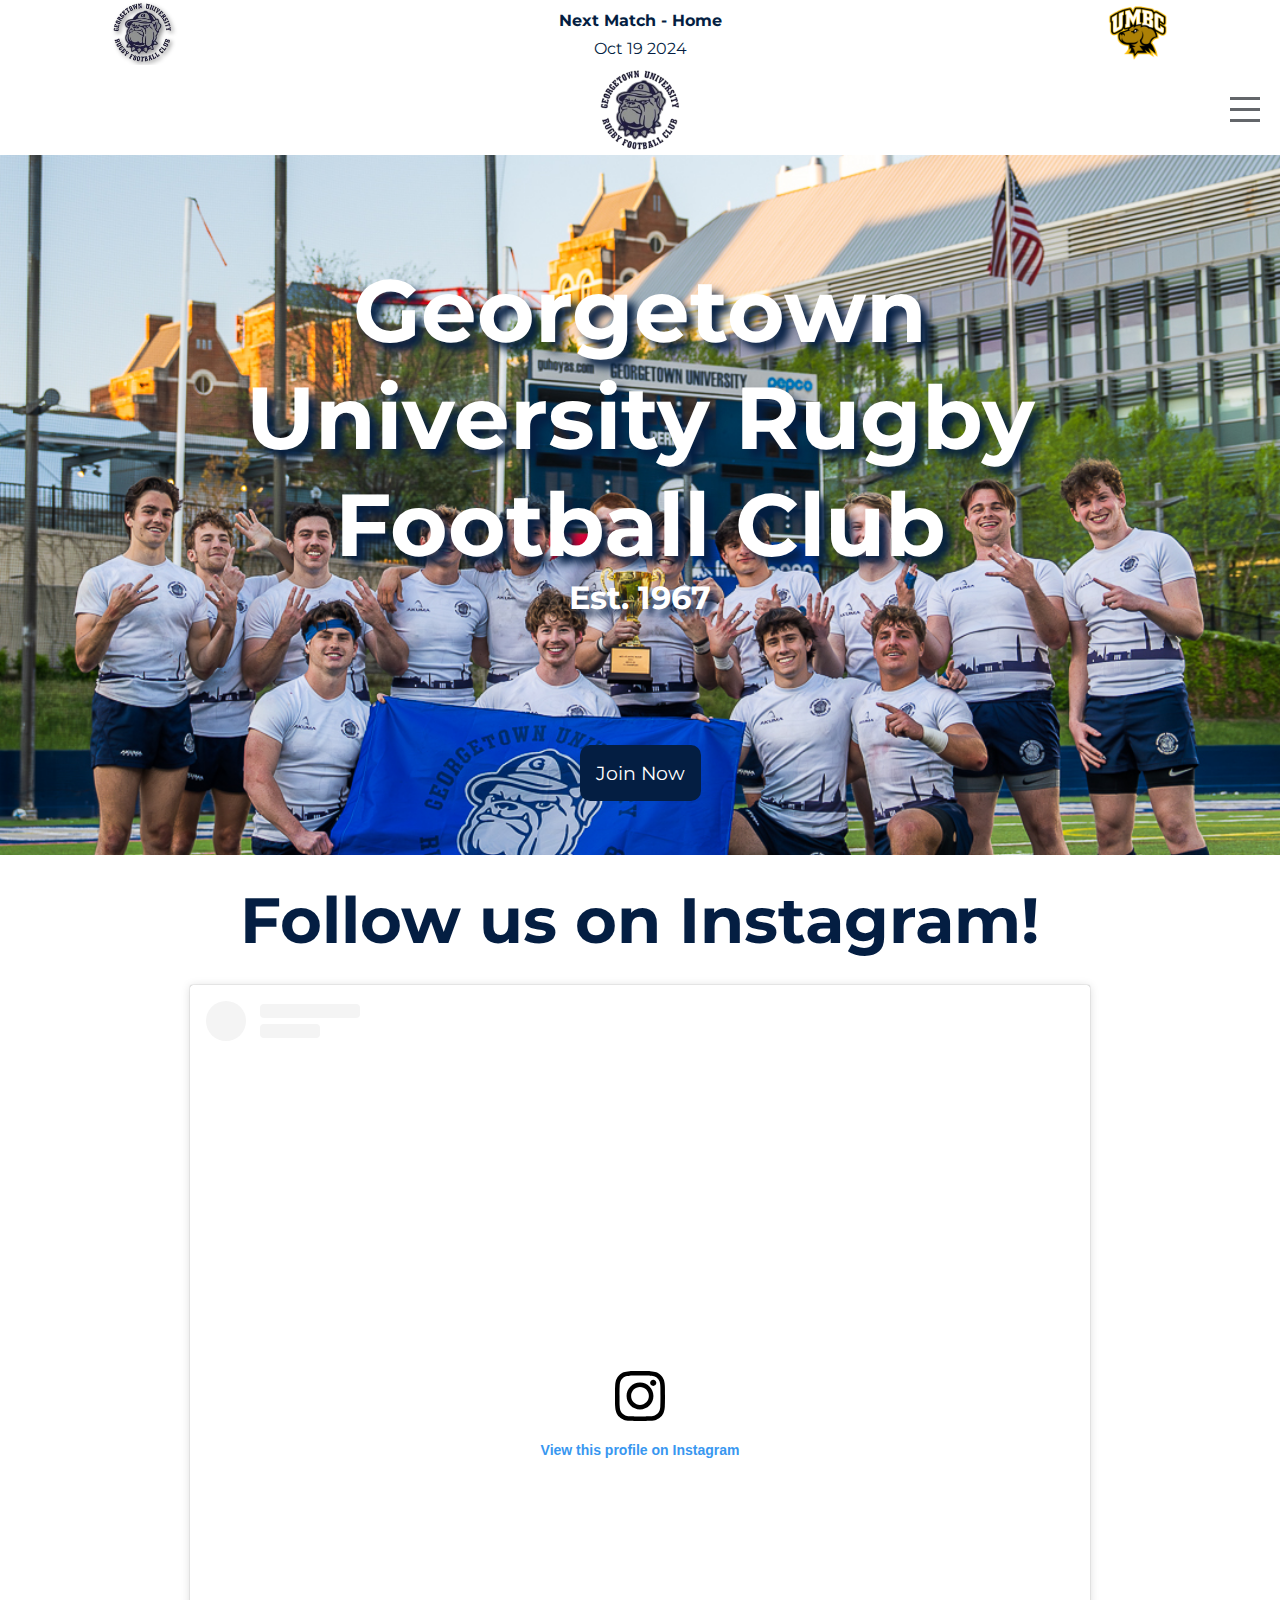
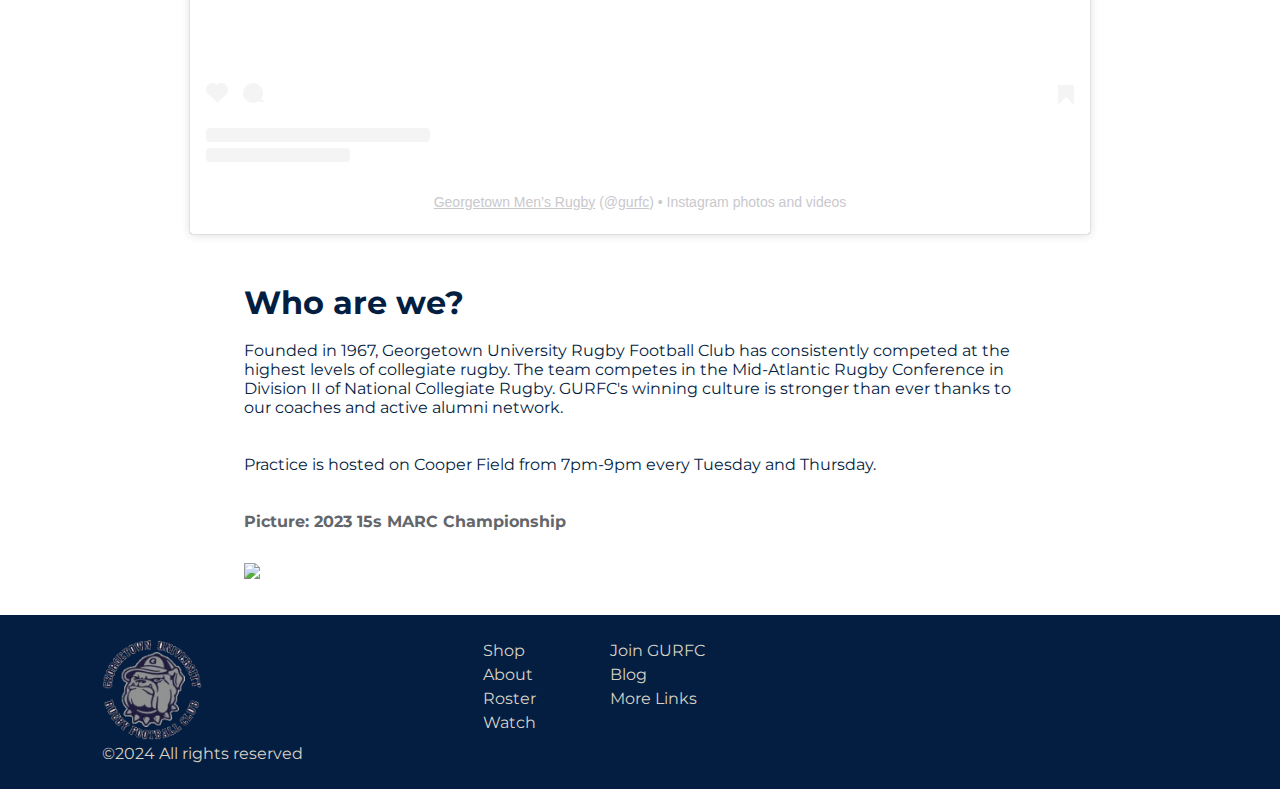
==== index.html @ d2261a6a "umbc match" ====
<!DOCTYPE html>
<html lang="en">
  <head>
    <link rel="stylesheet" href="style.css" />
    <meta charset="UTF-8" />
    <meta name="viewport" content="width= device-width, initial-scale=1.0" />
    <title>GURFC</title>
    <script
      src="https://kit.fontawesome.com/2601b20e92.js"
      crossorigin="anonymous"
    ></script>
    <link rel="preconnect" href="https://fonts.googleapis.com" />
    <link rel="preconnect" href="https://fonts.gstatic.com" crossorigin />
    <link
      href="https://fonts.googleapis.com/css2?family=Montserrat:ital,wght@0,100..900;1,100..900&display=swap"
      rel="stylesheet"
    />
    <link
      rel="stylesheet"
      href="https://cdnjs.cloudflare.com/ajax/libs/animate.css/4.1.1/animate.min.css"
    />
    <link rel="icon" type="image/png" href="images/logo.png" sizes="32x32" />
    <link rel="icon" type="image/png" href="images/logo.png" sizes="16x16" />
  </head>
  <body>
    <div class="next-match">
      <div class="score-table">
        <div class="GURFC-card">
          <img src="images/logo.png" id="watch-logo" />
        </div>
        <div></div>
        <div
          class="card-info"
          style="
            display: block;
            text-align: center;
            line-height: 175%;
            padding-top: 0;
          "
        >
          <h4 style="color: #041e42; text-align: center; padding-top: 4px">
            Next Match - Home
          </h4>
          <p>Oct 19 2024</p>
        </div>
        <div></div>
        <div class="opponent-card">
          <img src="images/umbc_logo.png" id="opp-logo" />
        </div>
      </div>
    </div>
    <!--navigation bar-->
    <nav class="navbar">
      <div class="navbar__container">
        <div class="navbar__wide">
          <a href="index.html" id="navbar__logo">
            <img src="images/logo.png" width="80" height="80" />
          </a>
          <ul class="navbar__menu">
            <li class="navbar__item">
              <a href="shop.html" class="navbar__links">Shop</a>
            </li>
            <li class="navbar__item">
              <a href="about.html" class="navbar__links">About</a>
            </li>
            <li class="navbar__item">
              <a href="roster.html" class="navbar__links">Roster</a>
            </li>
            <li class="navbar__item">
              <a href="watch.html" class="navbar__links">Watch</a>
            </li>
            <li class="navbar__btn">
              <a href="join.html" class="button">Join GURFC</a>
            </li>
          </ul>
        </div>
        <div class="navbar__toggle" id="mobile-menu">
          <br />
          <span class="bar"></span>
          <span class="bar"></span>
          <span class="bar"></span>
        </div>
      </div>
    </nav>
    <!-- Hero Section -->
    <div class="main">
      <div class="main__container">
        <div class="main__content">
          <br />
          <br />
          <h1>Georgetown University Rugby Football Club</h1>
          <h2>Est. 1967</h2>
        </div>
        <button class="main__btn"><a href="join.html">Join Now</a></button>
      </div>
    </div>
    <!--Coaching-->
    <!-- <a href="coach.html" style="text-decoration: none">
      <h1
        style="
          color: #041e42;
          text-align: center;
          margin: 2% 0% 0% 0%;
          font-size: 3rem;
          padding-bottom: 1rem;
        "
      >
        Coaching
      </h1>
    </a>
    <div
      class="coaches"
      style="
        color: #041e42;
        display: flex;
        text-align: center;
        justify-content: space-evenly;
        font-size: 0.75rem;
      "
    >
      <div class="arno" style="order: 2">
        <img
          src="images/ARNO.png"
          style="width: 200px; height: 200px; border-radius: 100px"
        />
        <h1>Arno Van der Spek</h1>
        <h2>Head Coach</h2>
      </div>
      <div class="julian" style="order: 1">
        <img
          src="images/JULIAN.png"
          style="width: 200px; height: 200px; border-radius: 100px"
        />
        <h1>Julian Graham</h1>
        <h2>Director of Rugby</h2>
      </div>
      <div class="craig" style="order: 3">
        <img
          src="images/CRAIG.png"
          style="width: 200px; height: 200px; border-radius: 100px"
        />
        <h1>Craig Rowlings</h1>
        <h2>Club Manager</h2>
      </div>
    </div> -->
    <!---Schedule-->
    <!-- <div class="schedule__container">
      <div class="schedule__card">
        <img src="images/Cooper.jpeg" height="300" width="300" />
        <h1>9/3</h1>
        <h2>Practice 1</h2>
      </div>
      <div class="schedule__card">
        <h1>9/5</h1>
        <h2>Practice 2</h2>
        <img src="images/Cooper.jpeg" height="300" width="300" />
      </div>
      <div class="schedule__card">
        <img src="images/Cooper.jpeg" height="300" width="300" />
        <h1>9/6</h1>
        <h2>Film Session</h2>
      </div>
      <div class="schedule__card">
        <h1>9/7</h1>
        <h2>GURFC @ UVA</h2>
        <img src="images/Cooper.jpeg" height="300" width="300" />
      </div>
    </div> -->
    <!--Instagram-->
    <h1
      style="
        color: #041e42;
        text-align: center;
        margin: 2% 0% 0% 0%;
        font-size: 4rem;
      "
    >
      Follow us on Instagram!
    </h1>
    <div class="instagram">
      <blockquote
        class="instagram-media"
        data-instgrm-permalink="https://www.instagram.com/gurfc/?utm_source=ig_embed&amp;utm_campaign=loading"
        data-instgrm-version="14"
        style="
          background: #fff;
          border: 0;
          border-radius: 3px;
          box-shadow: 0 0 1px 0 rgba(0, 0, 0, 0.5),
            0 1px 10px 0 rgba(0, 0, 0, 0.15);
          margin: 1px;
          max-width: 900px;
          min-width: 326px;
          padding: 0;
          width: 90%;
        "
      >
        <div style="padding: 16px">
          <a
            href="https://www.instagram.com/gurfc/?utm_source=ig_embed&amp;utm_campaign=loading"
            style="
              background: #ffffff;
              line-height: 0;
              padding: 0 0;
              text-align: center;
              text-decoration: none;
              width: 100%;
            "
            target="_blank"
          >
            <div
              style="display: flex; flex-direction: row; align-items: center"
            >
              <div
                style="
                  background-color: #f4f4f4;
                  border-radius: 50%;
                  flex-grow: 0;
                  height: 40px;
                  margin-right: 14px;
                  width: 40px;
                "
              ></div>
              <div
                style="
                  display: flex;
                  flex-direction: column;
                  flex-grow: 1;
                  justify-content: center;
                "
              >
                <div
                  style="
                    background-color: #f4f4f4;
                    border-radius: 4px;
                    flex-grow: 0;
                    height: 14px;
                    margin-bottom: 6px;
                    width: 100px;
                  "
                ></div>
                <div
                  style="
                    background-color: #f4f4f4;
                    border-radius: 4px;
                    flex-grow: 0;
                    height: 14px;
                    width: 60px;
                  "
                ></div>
              </div>
            </div>
            <div style="padding: 19% 0"></div>
            <div
              style="
                display: block;
                height: 50px;
                margin: 0 auto 12px;
                width: 50px;
              "
            >
              <svg
                width="50px"
                height="50px"
                viewBox="0 0 60 60"
                version="1.1"
                xmlns="https://www.w3.org/2000/svg"
                xmlns:xlink="https://www.w3.org/1999/xlink"
              >
                <g
                  stroke="none"
                  stroke-width="1"
                  fill="none"
                  fill-rule="evenodd"
                >
                  <g
                    transform="translate(-511.000000, -20.000000)"
                    fill="#000000"
                  >
                    <g>
                      <path
                        d="M556.869,30.41 C554.814,30.41 553.148,32.076 553.148,34.131 C553.148,36.186 554.814,37.852 556.869,37.852 C558.924,37.852 560.59,36.186 560.59,34.131 C560.59,32.076 558.924,30.41 556.869,30.41 M541,60.657 C535.114,60.657 530.342,55.887 530.342,50 C530.342,44.114 535.114,39.342 541,39.342 C546.887,39.342 551.658,44.114 551.658,50 C551.658,55.887 546.887,60.657 541,60.657 M541,33.886 C532.1,33.886 524.886,41.1 524.886,50 C524.886,58.899 532.1,66.113 541,66.113 C549.9,66.113 557.115,58.899 557.115,50 C557.115,41.1 549.9,33.886 541,33.886 M565.378,62.101 C565.244,65.022 564.756,66.606 564.346,67.663 C563.803,69.06 563.154,70.057 562.106,71.106 C561.058,72.155 560.06,72.803 558.662,73.347 C557.607,73.757 556.021,74.244 553.102,74.378 C549.944,74.521 548.997,74.552 541,74.552 C533.003,74.552 532.056,74.521 528.898,74.378 C525.979,74.244 524.393,73.757 523.338,73.347 C521.94,72.803 520.942,72.155 519.894,71.106 C518.846,70.057 518.197,69.06 517.654,67.663 C517.244,66.606 516.755,65.022 516.623,62.101 C516.479,58.943 516.448,57.996 516.448,50 C516.448,42.003 516.479,41.056 516.623,37.899 C516.755,34.978 517.244,33.391 517.654,32.338 C518.197,30.938 518.846,29.942 519.894,28.894 C520.942,27.846 521.94,27.196 523.338,26.654 C524.393,26.244 525.979,25.756 528.898,25.623 C532.057,25.479 533.004,25.448 541,25.448 C548.997,25.448 549.943,25.479 553.102,25.623 C556.021,25.756 557.607,26.244 558.662,26.654 C560.06,27.196 561.058,27.846 562.106,28.894 C563.154,29.942 563.803,30.938 564.346,32.338 C564.756,33.391 565.244,34.978 565.378,37.899 C565.522,41.056 565.552,42.003 565.552,50 C565.552,57.996 565.522,58.943 565.378,62.101 M570.82,37.631 C570.674,34.438 570.167,32.258 569.425,30.349 C568.659,28.377 567.633,26.702 565.965,25.035 C564.297,23.368 562.623,22.342 560.652,21.575 C558.743,20.834 556.562,20.326 553.369,20.18 C550.169,20.033 549.148,20 541,20 C532.853,20 531.831,20.033 528.631,20.18 C525.438,20.326 523.257,20.834 521.349,21.575 C519.376,22.342 517.703,23.368 516.035,25.035 C514.368,26.702 513.342,28.377 512.574,30.349 C511.834,32.258 511.326,34.438 511.181,37.631 C511.035,40.831 511,41.851 511,50 C511,58.147 511.035,59.17 511.181,62.369 C511.326,65.562 511.834,67.743 512.574,69.651 C513.342,71.625 514.368,73.296 516.035,74.965 C517.703,76.634 519.376,77.658 521.349,78.425 C523.257,79.167 525.438,79.673 528.631,79.82 C531.831,79.965 532.853,80.001 541,80.001 C549.148,80.001 550.169,79.965 553.369,79.82 C556.562,79.673 558.743,79.167 560.652,78.425 C562.623,77.658 564.297,76.634 565.965,74.965 C567.633,73.296 568.659,71.625 569.425,69.651 C570.167,67.743 570.674,65.562 570.82,62.369 C570.966,59.17 571,58.147 571,50 C571,41.851 570.966,40.831 570.82,37.631"
                      ></path>
                    </g>
                  </g>
                </g>
              </svg>
            </div>
            <div style="padding-top: 8px">
              <div
                style="
                  color: #3897f0;
                  font-family: Arial, sans-serif;
                  font-size: 14px;
                  font-style: normal;
                  font-weight: 550;
                  line-height: 18px;
                "
              >
                View this profile on Instagram
              </div>
            </div>
            <div style="padding: 12.5% 0"></div>
            <div
              style="
                display: flex;
                flex-direction: row;
                margin-bottom: 14px;
                align-items: center;
              "
            >
              <div>
                <div
                  style="
                    background-color: #f4f4f4;
                    border-radius: 50%;
                    height: 12.5px;
                    width: 12.5px;
                    transform: translateX(0px) translateY(7px);
                  "
                ></div>
                <div
                  style="
                    background-color: #f4f4f4;
                    height: 12.5px;
                    transform: rotate(-45deg) translateX(3px) translateY(1px);
                    width: 12.5px;
                    flex-grow: 0;
                    margin-right: 14px;
                    margin-left: 2px;
                  "
                ></div>
                <div
                  style="
                    background-color: #f4f4f4;
                    border-radius: 50%;
                    height: 12.5px;
                    width: 12.5px;
                    transform: translateX(9px) translateY(-18px);
                  "
                ></div>
              </div>
              <div style="margin-left: 8px">
                <div
                  style="
                    background-color: #f4f4f4;
                    border-radius: 50%;
                    flex-grow: 0;
                    height: 20px;
                    width: 20px;
                  "
                ></div>
                <div
                  style="
                    width: 0;
                    height: 0;
                    border-top: 2px solid transparent;
                    border-left: 6px solid #f4f4f4;
                    border-bottom: 2px solid transparent;
                    transform: translateX(16px) translateY(-4px) rotate(30deg);
                  "
                ></div>
              </div>
              <div style="margin-left: auto">
                <div
                  style="
                    width: 0px;
                    border-top: 8px solid #f4f4f4;
                    border-right: 8px solid transparent;
                    transform: translateY(16px);
                  "
                ></div>
                <div
                  style="
                    background-color: #f4f4f4;
                    flex-grow: 0;
                    height: 12px;
                    width: 16px;
                    transform: translateY(-4px);
                  "
                ></div>
                <div
                  style="
                    width: 0;
                    height: 0;
                    border-top: 8px solid #f4f4f4;
                    border-left: 8px solid transparent;
                    transform: translateY(-4px) translateX(8px);
                  "
                ></div>
              </div>
            </div>
            <div
              style="
                display: flex;
                flex-direction: column;
                flex-grow: 1;
                justify-content: center;
                margin-bottom: 24px;
              "
            >
              <div
                style="
                  background-color: #f4f4f4;
                  border-radius: 4px;
                  flex-grow: 0;
                  height: 14px;
                  margin-bottom: 6px;
                  width: 224px;
                "
              ></div>
              <div
                style="
                  background-color: #f4f4f4;
                  border-radius: 4px;
                  flex-grow: 0;
                  height: 14px;
                  width: 144px;
                "
              ></div></div
          ></a>
          <p
            style="
              color: #c9c8cd;
              font-family: Arial, sans-serif;
              font-size: 14px;
              line-height: 17px;
              margin-bottom: 0;
              margin-top: 8px;
              overflow: hidden;
              padding: 8px 0 7px;
              text-align: center;
              text-overflow: ellipsis;
              white-space: nowrap;
            "
          >
            <a
              href="https://www.instagram.com/gurfc/?utm_source=ig_embed&amp;utm_campaign=loading"
              style="
                color: #c9c8cd;
                font-family: Arial, sans-serif;
                font-size: 14px;
                font-style: normal;
                font-weight: normal;
                line-height: 17px;
              "
              target="_blank"
              >Georgetown Men’s Rugby</a
            >
            (@<a
              href="https://www.instagram.com/gurfc/?utm_source=ig_embed&amp;utm_campaign=loading"
              style="
                color: #c9c8cd;
                font-family: Arial, sans-serif;
                font-size: 14px;
                font-style: normal;
                font-weight: normal;
                line-height: 17px;
              "
              target="_blank"
              >gurfc</a
            >) • Instagram photos and videos
          </p>
        </div>
      </blockquote>
      <script async src="//www.instagram.com/embed.js"></script>
    </div>
    <!---About Section-->
    <div class="main2__spacer">
      <div class="main2">
        <div class="main2__container">
          <div class="main2__content">
            <a href="./about" style="text-decoration: none">
              <h1>Who are we?</h1>
            </a>
            <br />
            <p>
              Founded in 1967, Georgetown University Rugby Football Club has
              consistently competed at the highest levels of collegiate rugby.
              The team competes in the Mid-Atlantic Rugby Conference in Division
              II of National Collegiate Rugby. GURFC's winning culture is
              stronger than ever thanks to our coaches and active alumni
              network.
            </p>
            <br />
            <br />
            <p>
              Practice is hosted on Cooper Field from 7pm-9pm every Tuesday and
              Thursday.
            </p>
            <br />
            <br />
            <h2>Picture: 2023 15s MARC Championship</h2>
          </div>
          <div class="main2__img">
            <img src="images/P2.jpg" id="img2" />
          </div>
        </div>
      </div>
    </div>
    <!--Footer Section-->
    <section>
      <div class="footer__container">
        <div class="footer__logo">
          <a href="index.html" id="footer__img">
            <img src="images/logo.png" width="100" height="100" />
          </a>
          <p>©2024 All rights reserved</p>
        </div>
        <div class="footer__links">
          <div class="footer__column">
            <a href="shop.html">Shop</a>
            <a href="about.html">About</a>
            <a href="roster.html">Roster</a>
            <a href="watch.html">Watch</a>
          </div>
          <div class="footer__column">
            <a href="join.html">Join GURFC</a>
            <a href="https://thehoya.com/?s=rugby">Blog</a>
            <a href="https://linktr.ee/gurfc">More Links</a>
          </div>
        </div>
        <div class="social__icons">
          <a
            href="/"
            class="social__icon--link"
            target="https://www.instagram.com/gurfc/"
            ><i class="fa-brands fa-instagram"></i
          ></a>
          <a
            href="https://www.facebook.com/GURFC/"
            class="social__icon--link"
            target="_blank"
            ><i class="fa-brands fa-facebook"></i
          ></a>
          <a
            href="https://www.youtube.com/channel/UCkJRjD6pDyHIiu_goEFzu9A"
            class="social__icon--link"
            target="_blank"
            ><i class="fa-brands fa-youtube"></i
          ></a>
        </div>
      </div>
    </section>

    <script src="app.js"></script>
  </body>
</html>
---- style.css ----
* {
  box-sizing: border-box;
  margin: 0;
  padding: 0;
  font-family: "Montserrat", sans-serif;
}

html {
  overflow: scroll;
  overflow-x: hidden;
}
::-webkit-scrollbar {
  width: 0; /* Remove scrollbar space */
  background: transparent; /* Optional: just make scrollbar invisible */
}
/* Optional: show position indicator in red */
::-webkit-scrollbar-thumb {
  background: #ff0000;
}

.navbar {
  height: 90px;
  display: flex;
  justify-content: center;
  align-items: center;
  font-size: 1rem;
  position: sticky;
  top: 0;
  z-index: 99;
  background-color: white;
}

.navbar__container {
  display: flex;
  flex-direction: row-reverse;
  justify-content: flex-start;
  position: relative;
  height: 80px;
  z-index: 99;
  width: 100%;
  padding: 0px 0px 0px 0px;
}

#navbar__logo img {
  width: 80px;
  height: 80 px;
  flex: 0 1 auto;
  position: absolute;
  left: 50%;
  transform: translateX(-50%);
}

.navbar__menu {
  display: flex;
  align-items: center;
  list-style: none;
  text-align: center;
  margin-left: auto;
}

.navbar__item {
  height: 80px;
}

.navbar__links {
  color: #041e42;
  display: flex;
  font-size: 1em;
  align-items: center;
  justify-content: center;
  text-decoration: none;
  padding: 0 1rem;
  height: 100%;
}

.navbar__btn {
  display: flex;
  align-items: center;
  padding: 0rem 2rem;
}

.button {
  display: flex;
  justify-content: center;
  align-items: center;
  text-decoration: none;
  padding: 10px 20px;
  height: 75%;
  width: 200px;
  border: none;
  outline: none;
  border-radius: 5px;
  background: #041e42;
  color: white;
}

.button:hover {
  background: #63666a;
  transition: all 0.3s ease;
}

.navbar__links:hover {
  color: #63666a;
  transition: all 0.3s ease;
}

@media screen and (max-width: 1280px) {
  .navbar__container {
    display: flex;
    justify-content: flex-start;
    position: relative;
    height: 80px;
    z-index: 999;
    max-width: 1300px;
    padding: 0px 0px 0px 0px;
  }

  .navbar__logo {
    flex: 0 1 auto;
    position: absolute;
    transform: translateX(-50%);
  }

  .navbar__menu {
    display: grid;
    grid-template-columns: auto;
    margin: 0;
    width: 100%;
    position: absolute;
    top: -1000px;
    transition: all 0.5s ease;
    height: 50vh;
    z-index: -1;
    transform: translateX(-100%);
  }

  .navbar__menu.active {
    background: white;
    top: 100%;
    opacity: 1;
    transition: all 0.5 ease;
    z-index: 99;
    height: 70vh;
    font-size: 1.1rem;
  }

  .navbar__btn {
    display: flex;
    justify-content: space-around;
    margin: 0;
    width: 100%;
    z-index: 99;
  }

  .navbar__toggle {
    flex: 0 1 auto;
    margin-left: auto;
    width: 50px;
    height: 80px;
    position: relative;
    background-color: #fff;
    cursor: pointer;
    padding-right: 20px;
  }

  .navbar__toggle .bar {
    width: 30px;
    height: 3px;
    margin: 8px 0;
    transition: all 0.3s ease-in-out;
    background: #63666a;
    display: block;
    cursor: pointer;
  }
  .navbar__item {
    width: 100%;
  }

  .navbar__links {
    text-align: center;
    padding: 2rem;
    width: 100%;
    display: table;
  }

  .navbar__btn {
    padding-bottom: 2rem;
  }
  .button {
    display: flex;
    justify-content: center;
    align-items: center;
    width: 80%;
    height: 80px;
    margin: 0;
  }

  #mobile-menu.is-active .bar:nth-child(2) {
    transform: translateY(11px) rotate(45deg);
  }

  #mobile-menu.is-active .bar:nth-child(4) {
    transform: translateY(-11px) rotate(-45deg);
  }

  #mobile-menu.is-active .bar:nth-child(3) {
    opacity: 0;
  }
}

/*Hero Section CSS*/
.main {
  background-image: url(images/P1.jpg);
  background-size: cover;
  background-repeat: no-repeat;
  background-position: 50% 54%;
  height: 700px;
  z-index: 1;
}

.main__container {
  display: flex;
  flex-direction: column;
  flex-wrap: wrap;
}

.main__content {
  margin: 4rem 8rem 8rem 8rem;
  text-align: center;
  z-index: 1;
}

.main__content h1 {
  font-size: 5.5rem;
  color: #fff;
  background-size: 100%;
  text-shadow: 8px 8px 8px #041e42;
}

.main__content h2 {
  font-size: 2rem;
  color: #fff;
  text-shadow: 6px 6px 6px #041e42;
  background-size: 100%;
}

.main__btn {
  font-size: 1.2rem;
  background-color: #041e42;
  margin: auto;
  color: white;
  padding: 16px 16px;
  border: none;
  border-radius: 10px;
  cursor: pointer;
  position: relative;
  transition: all 0.35s;
  outline: none;
}

.main__btn a {
  position: relative;
  z-index: 2;
  color: white;
  text-decoration: none;
}

.main__btn:after {
  position: absolute;
  content: "";
  top: 0;
  left: 0;
  width: 0;
  height: 100%;
  background: #63666a;
  transition: all 0.3s;
  border-radius: 10px;
}

.main__btn:hover {
  color: white;
}

.main__btn:hover:after {
  width: 100%;
}

.schedule__container {
  display: flex;
  justify-content: space-around;
  width: 100%;
}

.schedule__card {
  display: inline-block;
}

.instagram {
  display: flex;
  padding-top: 2%;
  justify-content: space-around;
}

@media screen and (max-width: 1040px) {
  .main__container {
    display: flex;
    justify-content: space-between;
    width: 100%;
  }

  .main__content {
    width: 0;
    margin: 4em 8rem 2rem 8rem;
    padding: 1px 0;
  }

  .main__content h1 {
    font-size: 4rem;
  }

  .main__content h2 {
    font-size: 2rem;
  }
}

@media screen and (max-width: 600px) {
  .main__content {
    margin: 4em 4rem 2rem 4rem;
  }

  .main__content h1 {
    font-size: 3rem;
  }

  .main__content h2 {
    font-size: 2rem;
  }
}

@media screen and (max-width: 600px) {
  .coaches {
    display: block;
  }
}

.main2 {
  display: flex;
  justify-content: space-around;
}

.main2__container {
  display: grid;
  grid-template-columns: 384px 484px;
  margin-top: 3rem;
  margin-bottom: 2rem;
  height: 500px;
  gap: 2rem;
}

.main2__content {
  max-height: fit-content;
}

.main2__content h1 {
  font-size: 2rem;
  color: #041e42;
}

.main2__content p {
  font-size: 1.2rem;
  color: #041e42;
}

.main2__content h2 {
  font-size: 1.2rem;
  color: #63666a;
}

.main__img {
  display: flex;
  align-items: center; /* Center the image vertically */
  justify-content: center; /* Center the image horizontally */
}

#img2 {
  max-width: 100%;
  max-height: 100%;
}

@media (max-width: 1280px) {
  .main2__container {
    display: flex;
    flex-direction: column;
    height: fit-content;
    object-fit: cover;
    max-width: 900px;
  }

  .main2__img,
  .main2__content {
    margin: 0 6%;
  }
  .main2__content p,
  .main2__content h2 {
    font-size: 1rem;
  }
}

.footer__container {
  background-color: #041e42;
  padding: 0 0;
  display: flex;
  min-height: 100%;
}

.footer__logo {
  cursor: pointer;
  flex: 2;
  margin-left: 8%;
  margin-top: 2%;
  margin-bottom: 2%;
  align-items: center;
}

.footer__logo p {
  color: #d6d2c4;
}

.footer__links {
  display: flex;
  flex: 4;
}

.footer__column {
  display: flex;
  flex-direction: column;
  margin-top: 4%;
  margin-left: 12%;
  line-height: 24px;
}

.footer__column a {
  text-decoration: none;
  color: #d6d2c4;
  font-size: 16px;
}

.social__icons {
  cursor: pointer;
  display: flex;
  justify-content: flex-end;
  margin-right: 8%;
  flex: 1;
  align-items: center;
}

.social__icon--link {
  color: #d6d2c4;
  font-size: 30px;
}

@media (max-width: 1000px) {
  .footer__container {
    position: relative;
    background-color: #041e42;
    height: 32vh;
  }

  .footer__logo {
    position: absolute;
  }
  .footer__links {
    position: absolute;
    bottom: 0;
    left: 0;
    right: 0;
    width: 300px;
    margin: auto;
  }
  .social__icons {
    position: absolute;
    right: 0;
    top: 0;
    bottom: 0;
    margin-top: auto;
    margin-bottom: auto;
  }
}

/*About CSS*/

.about__header {
  background-image: url(images/Cooper.jpeg);
  background-size: cover;
  background-repeat: no-repeat;
  background-position: 50% 60%;
  height: 220px;
  z-index: 1;
}

.about__header h1 {
  display: flex;
  justify-content: center;
  padding-top: 80px;
  color: #d6d2c4;
  text-shadow: 3px 3px 3px #041e42;
  font-family: "Montserrat", sans-serif;
  font-size: 4.5rem;
}

.about__main {
  display: block;

  margin: 0 auto;
  padding: 2% 20%;
}

.about__container {
  color: #041e42;
}

.abt-imgs {
  display: flex;
  justify-content: space-evenly;
  padding-bottom: 2%;
}

.about__content p {
  padding-bottom: 2%;
  text-align: left;
}

#abtimg {
  border-radius: 20px;
  width: auto;
  height: 40vh;
  grid-column: 1 / 2;
  object-fit: contain;
  padding: 5px;
}

#abtimg2 {
  border-radius: 20px;
  width: auto;
  height: 40vh;
  grid-column: 2 / 3;
  object-fit: contain;
  padding: 5px;
}

.about__content h2 {
  font-size: 2rem;
  padding-bottom: 12px;
}

.about__content p {
  font-size: 1.2rem;
  grid-column: 1 / 4;
  line-height: 1.5;
}

.Slideshow {
  margin: auto;
  padding: 2% 0%;
  max-width: 1200px;
}

.about__content2 {
  position: relative;
  margin: auto;
  overflow: hidden;
  display: flex;
  width: fit-content;
  border-radius: 20px;
}

.Slides {
  display: none;
}

.prev,
.next {
  cursor: pointer;
  position: absolute;
  top: 50%;
  width: auto;
  margin-top: -22px;
  padding: 16px;
  color: white;
  font-weight: bold;
  font-size: 18px;
  transition: 0.6s ease;
  border-radius: 0 3px 3px 0;
  user-select: none;
}

.next {
  right: 0;
  border-radius: 3px 0 0 3px;
}

.prev:hover,
.next:hover {
  background-color: rgba(0, 0, 0, 0.8);
}

.caption {
  color: #f2f2f2;
  background: #041e42;
  font-size: 1rem;
  padding: 8px 12px;
  position: absolute;
  margin-left: auto;
  margin-right: auto;
  left: 0;
  right: 0;
  top: 75%;
  text-align: center;
  width: 550px;
  text-align: center;
  line-height: 1.5;
  border-radius: 12px;
}

.SlideTitle {
  color: #fff;
  font-size: 1.2rem;
  margin: 8px 8px;
  position: absolute;
  right: 50%;
  left: 5%;
  top: 1;
  width: 100%;
}

.dot {
  cursor: pointer;
  height: 12px;
  width: 12px;
  margin: 0 2px;
  background-color: #bbb;
  border-radius: 50%;
  display: inline-block;
  transition: #fff 0.6s ease;
}

.active,
.dot:hover {
  background-color: #63666a;
}

.fade {
  animation-name: fade;
  animation-duration: 1.5s;
}

@keyframes fade {
  from {
    opacity: 0.4;
  }
  to {
    opacity: 1;
  }
}

.ssimg {
  width: 100%;
  height: 100%;
  object-fit: cover;
}

.about__content3 {
  display: flex;
  flex-direction: column;
  gap: 30px;
  padding-top: 2%;
}

#article1,
#article2 {
  width: 100%;
}

.about__content3 p {
  font-size: 1.2rem;
  line-height: 1.5;
  grid-column: 1/3;
}

@media (max-width: 1350px) {
  .about__content3 p {
    font-size: 0.9em;
    line-height: 2em;
    padding-bottom: 20px;
  }

  .about__content3 {
    padding-bottom: 5%;
  }

  .about__content3 iframe {
    align-self: center;
  }
}

@media (max-width: 1200px) {
  .about__main {
    padding: 2% 5%;
  }

  .about__content {
    padding: 2%;
  }

  .about__content p {
    display: flex;
    font-size: 1em;
    line-height: 2em;
  }

  .caption {
    color: #f2f2f2;
    font-size: 0.8em;
    text-align: center;
    top: 65%;
  }
}

@media (max-width: 1100px) {
  .abt-imgs {
    flex-direction: column;
    justify-self: center;
  }

  #abtimg {
    border-radius: 20px;
    height: auto;
  }

  #abtimg2 {
    border-radius: 20px;
    height: auto;
  }
}

@media (max-width: 670px) {
  .caption {
    color: #f2f2f2;
    font-size: 0.7em;
    text-align: left;
    left: 0;
    width: fit-content;
  }

  .SlideTitle {
    font-size: 1em;
  }
}

/*Roster CSS*/

.roster__header {
  background-image: url(images/Cooper.jpeg);
  background-size: cover;
  background-repeat: no-repeat;
  background-position: 50% 60%;
  height: 220px;
  z-index: 1;
}

.roster__header h1 {
  display: flex;
  justify-content: center;
  padding-top: 80px;
  color: #d6d2c4;
  text-shadow: 1px 1px 2px #041e42;
  font-family: "Montserrat", sans-serif;
  font-size: 4.5rem;
}

.dropdown_list {
  max-width: 0px;
  float: left;
  position: sticky;
  top: 100px;
  left: 3%;
  z-index: 3;
}

.dropdown_button {
  text-wrap: nowrap;
  background-color: transparent;
  border: none;
  color: #041e42;
  padding: 12px 16px;
  font-size: 16px;
  border-radius: 12px;
  cursor: pointer;
  margin-left: 1%;
  margin-top: 12px;
}

@media (max-width: 600px) {
  .dropdown_button {
    background-color: #e2e2e2;
  }
}

.dropdown_button:hover {
  background-color: #e2e2e2;
}

.courses {
  display: none;
  position: absolute;
  background-color: #f1f1f1;
  min-width: 160px;
  box-shadow: 0px 8px 16px 0px rgba(0, 0, 0, 0.2);
  z-index: 1;
  margin-left: 1%;
  border-radius: 12px;
}

.courses li {
  color: black;
  padding: 12px 16px;
  text-decoration: none;
  display: block;
  list-style: none;
}

.courses li a {
  color: #041e42;
  text-decoration: none;
  padding: 8px 12px;
  display: block;
}

.courses li:hover {
  background-color: #e2e2e2;
  color: white;
}

.courses li:hover:nth-child(1) {
  border-top-left-radius: 12px;
  border-top-right-radius: 12px;
}

.courses li:hover:nth-child(3) {
  border-bottom-left-radius: 12px;
  border-bottom-right-radius: 12px;
}

.sortbtn:hover {
  background-color: #e2e2e2;
}

.sort-menu {
  position: sticky;
  right: 0;
  padding-top: 10px;
  padding-right: 2%;
}

.dropdown__content {
  position: absolute;
  margin-left: 1.5%;
  background-color: #e2e2e2;
  min-width: 150px;
  box-shadow: 0px 8px 16px 0px rgba(0, 0, 0, 0.2);
  z-index: 1;
}

.dropdown__content a {
  color: #041e42;
  text-decoration: none;
  padding: 8px 12px;
  display: block;
}

.roster__container {
  display: grid;
  justify-content: center;
  grid-template-columns: 550px 550px;
  gap: 20px;
  padding: 20px;
}

.card__container {
  display: flex;
  margin-top: 1rem;
  width: 550px;
  border-radius: 10px;
  box-shadow: 0 4px 8px 0 rgba(0, 0, 0, 0.2), 0 6px 20px 0 rgba(0, 0, 0, 0.19);
}

.animate__slideInUp:nth-child(1) {
  animation-delay: 50ms;
}

.animate__slideInUp:nth-child(2) {
  animation-delay: 100ms;
}

.animate__slideInUp:nth-child(3) {
  animation-delay: 150ms;
}

.animate__slideInUp:nth-child(4) {
  animation-delay: 200ms;
}

.animate__slideInUp:nth-child(n + 5):nth-child(-n + 24) {
  animation-delay: 250ms;
}

.image-container {
  align-items: center;
  height: 155px;
}

.image-container img {
  border-top-left-radius: 10px;
  border-bottom-left-radius: 10px;
  height: 155px;
  position: sticky;
}

.profile__container {
  display: flex;
  flex-direction: column;
  flex: 0 1 80%;
  background-color: #fff;
  box-shadow: 0 0 10px rgba(0, 0, 0, 0.1);
  overflow: hidden;
  border-top-right-radius: 10px;
  border-bottom-right-radius: 10px;
}

.profile-header {
  background-color: #041e42;
  color: #fff;
  padding: 0.8rem;
  align-items: baseline;
}

.name {
  font-size: 18px;
}

.board-position {
  font-size: 0.7rem;
  color: #e2e2e2;
}

.details {
  border-collapse: collapse;
  margin: auto;
  margin-top: 4px;
  margin-left: 12px;
  display: flex;
  font-size: 16px;
  width: 100%;
}
.details th,
.details td {
  text-align: left;
  padding: 4px 4px;
  width: fit-content;
}
.details td:nth-child(1) {
  width: 100px;
}
.details td:nth-child(2) {
  width: 70px;
}

.details td:nth-child(3) {
  width: 130px;
}

@media screen and (max-width: 1150px) {
  .roster__container {
    display: flex;
    flex-direction: column;
    align-items: center;
    margin: 0 100px;
  }
}

@media screen and (max-width: 600px) {
  .details {
    font-size: 13px;
    height: 65px;
    margin-top: auto;
    margin-bottom: auto;
  }

  .image-container img {
    border-top-left-radius: 10px;
    border-bottom-left-radius: 10px;
    height: 115px;
    position: sticky;
  }

  .profile-header {
    height: 50px;
  }

  .profile__container {
    flex-direction: column;
    flex: 0 1 80%;
    background-color: #fff;
    box-shadow: 0 0 10px rgba(0, 0, 0, 0.1);
    overflow: hidden;
  }

  .roster__container {
    display: flex;
    flex-direction: column;
    align-items: center;
    margin: 0 3% 0 3%;
  }

  .name {
    font-size: 15px;
  }

  .board-position {
    font-size: 10px;
  }

  .card__container {
    width: 100%;
    height: 115px;
  }
}

.watch__body {
  background-image: linear-gradient(to bottom, white, #e5e5e5);
}

.watch__header {
  display: block;
}

.shape {
  padding: 1% 2% 0% 2%;
}

.next-match {
  z-index: 2;
}

.score-table {
  position: relative;
  display: flex;
  flex-direction: row;
  justify-content: space-around;
  align-items: center;
  color: #041e42;
  padding: 12px 16px;
  height: 65px;
}

.GURFC-card {
  filter: drop-shadow(2px 2px 2px #999);
  width: 60px;
  height: 60px;
}

#watch-logo {
  max-width: 100%;
  max-height: 100%;
}

.opponent-card {
  max-width: 60px;
  max-height: 60px;
}

#opp-logo {
  /*   filter: drop-shadow(2px 2px 2px #444);
 */
  max-width: 60px;
  max-height: 60px;
  object-fit: contain;
}

.watch__container {
  display: flex;
  flex-direction: column;
}

@media (max-width: 1200px) {
  .watch__container {
    display: flex;
    flex-direction: column;
  }

  .watch__container1 {
    display: flex;
    flex-direction: column;
    align-items: center;
  }
  .watch__container2 {
    display: flex;
    flex-direction: column;
    align-items: center;
  }
}

.watch__container1 {
  display: flex;
  justify-content: space-around;
  max-width: 1200px;
  margin: 0 auto;
}

.watch__Slideshow {
  max-width: 1200px;
}

@media (max-width: 700px) {
  .watch__Slideshow {
    width: 90%;
    align-items: center;
    order: 2;
    margin-top: 12px;
  }
  .schedule-image {
    width: 85%;
    object-fit: contain;
    order: 1;
  }

  .score-box {
    width: 90%;
  }
}

.schedule-image {
  max-width: 684px;
  max-height: 684px;
  margin: 0 2%;
  align-self: top;
  border-radius: 20px;
}

.watch__container2 {
  display: flex;
  justify-content: space-around;
  margin: 0 auto;
  width: 100%;
  max-width: 1200px;
}

.score-box {
  border-collapse: collapse;
  margin: 0;
  min-width: 400px;
}

.score-box thead,
.score-box tbody {
  font-size: 0.8rem;
}

caption {
  font-size: 3rem;
  text-align: center;
  padding: 12px 0px;
}

.score-box th {
  background-color: #041e42;
  color: white;
  text-align: left;
}

.score-box th,
.score-box td {
  font-size: 0.9rem;
  padding: 12px 15px;
  text-align: left;
}

.score-box td:nth-child(5) {
  background-color: #d6d2c4;
  cursor: pointer;
  display: none;
}

.score-box th:nth-child(5) {
  display: none;
}

.score-box tr:nth-child(2n) {
  background-color: #e4e2db;
}

.videos {
  display: flex;
  justify-content: space-around;
  flex: 1;
  margin: 2% 2%;
  width: 100%;
  min-height: 400px;
}

.videos iframe {
  width: 100%;
  min-height: 300px;
}

.watch__main {
  color: #041e42;
}

.youtube {
  min-width: 600px;
  object-fit: contain;
}

@media (max-width: 600px) {
  .youtube {
    width: 90%;
    min-width: 200px;
  }
}

/*Shop CSS*/

.shop {
  background-image: linear-gradient(to bottom right, white, #e5e5e5);
}

.shop-header {
  background-image: url(images/P7.jpg);
  background-size: cover;
  background-repeat: no-repeat;
  background-position: 50% 77%;
  height: 300px;
  border-radius: 20px;
  margin: 10px 20px;
  display: flex;
  flex-direction: column;
}

.shop-header h1 {
  padding-top: 60px;
  color: #f2f2f2;
  text-shadow: 2px 2px 2px #041e42;
  font-family: "Montserrat", sans-serif;
  font-size: 5rem;
  align-self: center;
}

/*css for match.html*/

.shop-header h2 {
  color: #f2f2f2;
  text-shadow: 2px 2px 2px #041e42;
  font-family: "Montserrat", sans-serif;
  font-size: 5rem;
  align-self: center;
}

.shop-main {
  display: block;
  margin: 2% 2% 0% 2%;
}

.shop-body1 {
  display: grid;
  grid-template-columns: repeat(3, 1fr);
  grid-auto-rows: minmax(100px, auto);
  text-decoration: none;
}

.shop-card1 {
  text-align: center;
}

.shop-card2 {
  text-align: center;
}

.shop-card1 h1 {
  font-size: 2em;
}

.shop-card2 h1 {
  font-size: 1.2em;
}

.shop-image {
  max-width: 400px;
  height: 400px;
  border-radius: 20px;
  border: 1px #041e42 solid;
}

.shop-image2 {
  max-width: 300px;
  height: 300px;
  border-radius: 20px;
  border: 1px #041e42 solid;
}

.shop-body2 {
  display: grid;
  grid-template-columns: repeat(4, 1fr);
  grid-auto-rows: minmax(100px, auto);
  text-decoration: none;
  padding-bottom: 3em;
  row-gap: 1em;
}

@media screen and (max-width: 1300px) {
  .shop-body1 {
    display: flex;
    flex-direction: column;
  }

  .shop-body2 {
    display: grid;
    grid-template-columns: repeat(2, 1fr);
    grid-auto-rows: minmax(100px, auto);
  }

  .shop-image {
    max-width: 600px;
    height: 600px;
  }
}

@media screen and (max-width: 850px) {
  .shop-image {
    max-width: 420px;
    height: 420px;
  }

  .shop-body2 {
    display: flex;
    flex-direction: column;
  }
}

#joinimg {
  background-image: url(images/P3.jpg);
  background-size: cover;
  background-repeat: no-repeat;
  background-position: 50% 44%;
  height: 350px;
  border-radius: 20px;
}

.join__btn {
  font-size: 1.2rem;
  background-color: #041e42;
  margin: auto;
  color: white;
  padding: 16px 16px;
  border: none;
  border-radius: 10px;
  cursor: pointer;
  transition: all 0.35s;
  outline: none;
  display: flex;
  margin-bottom: 12px;
  text-decoration: none;
}

.join__btn:hover {
  background: #63666a;
  transition: all 0.3s;
  border-radius: 10px;
}

.join__btn a {
  text-decoration: none;
  color: #fff;
}
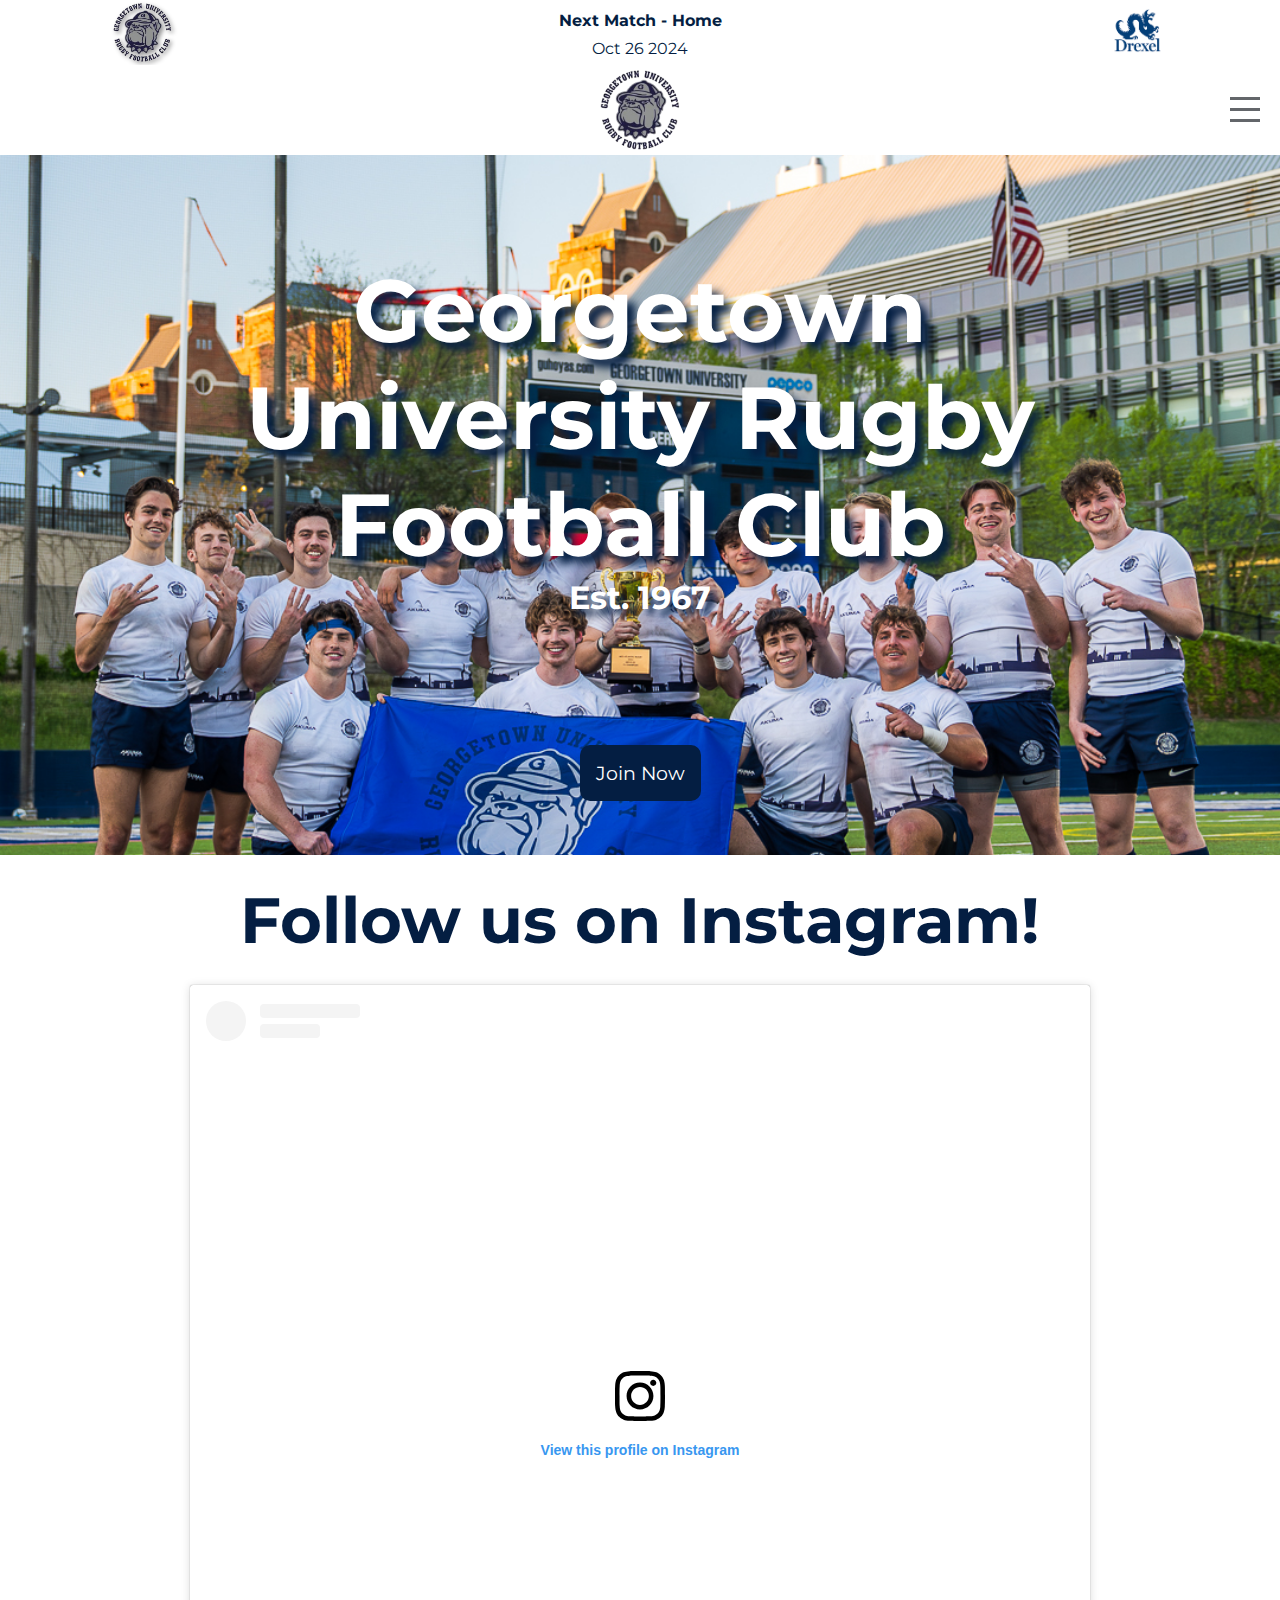
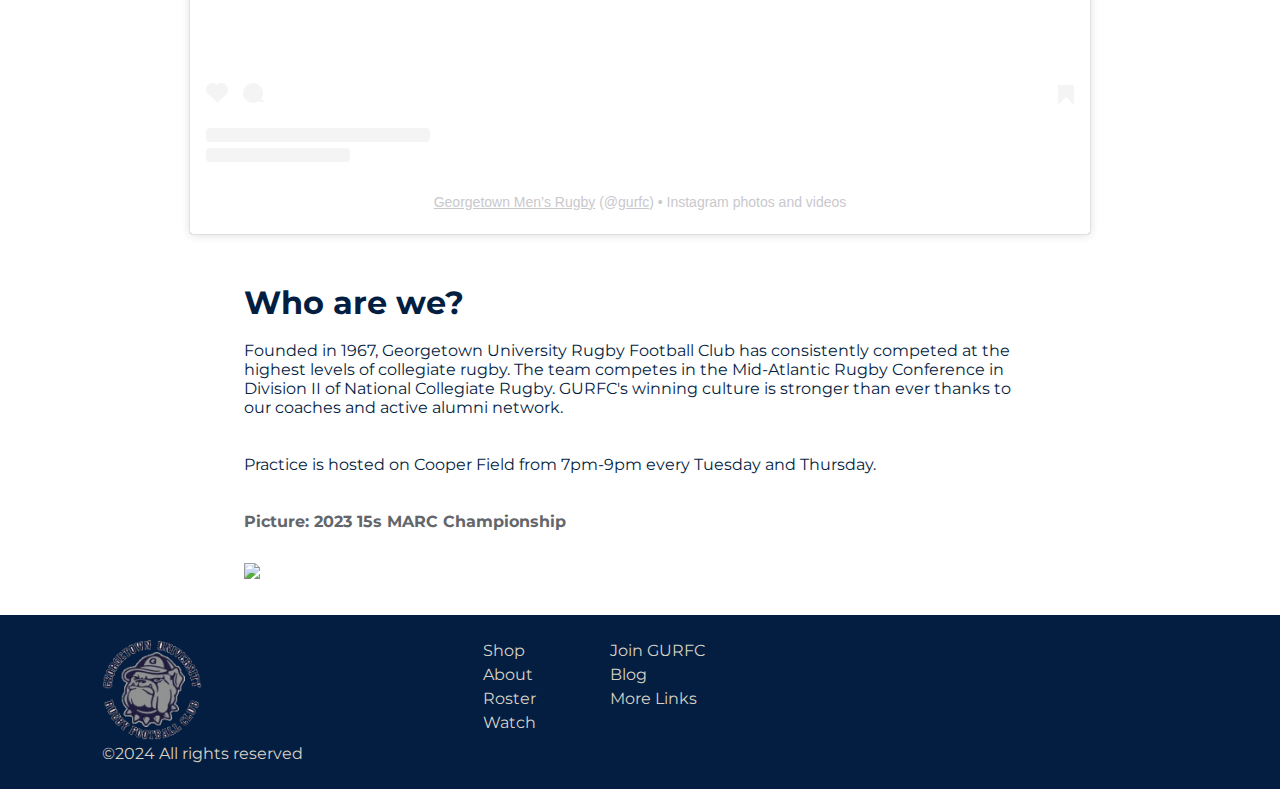
==== commit 1de930e3: "drexel next match" ====
--- a/index.html
+++ b/index.html
@@ -41,11 +41,11 @@
           <h4 style="color: #041e42; text-align: center; padding-top: 4px">
             Next Match - Home
           </h4>
-          <p>Oct 19 2024</p>
+          <p>Oct 26 2024</p>
         </div>
         <div></div>
         <div class="opponent-card">
-          <img src="images/umbc_logo.png" id="opp-logo" />
+          <img src="images/drexel_logo.png" id="opp-logo" />
         </div>
       </div>
     </div>
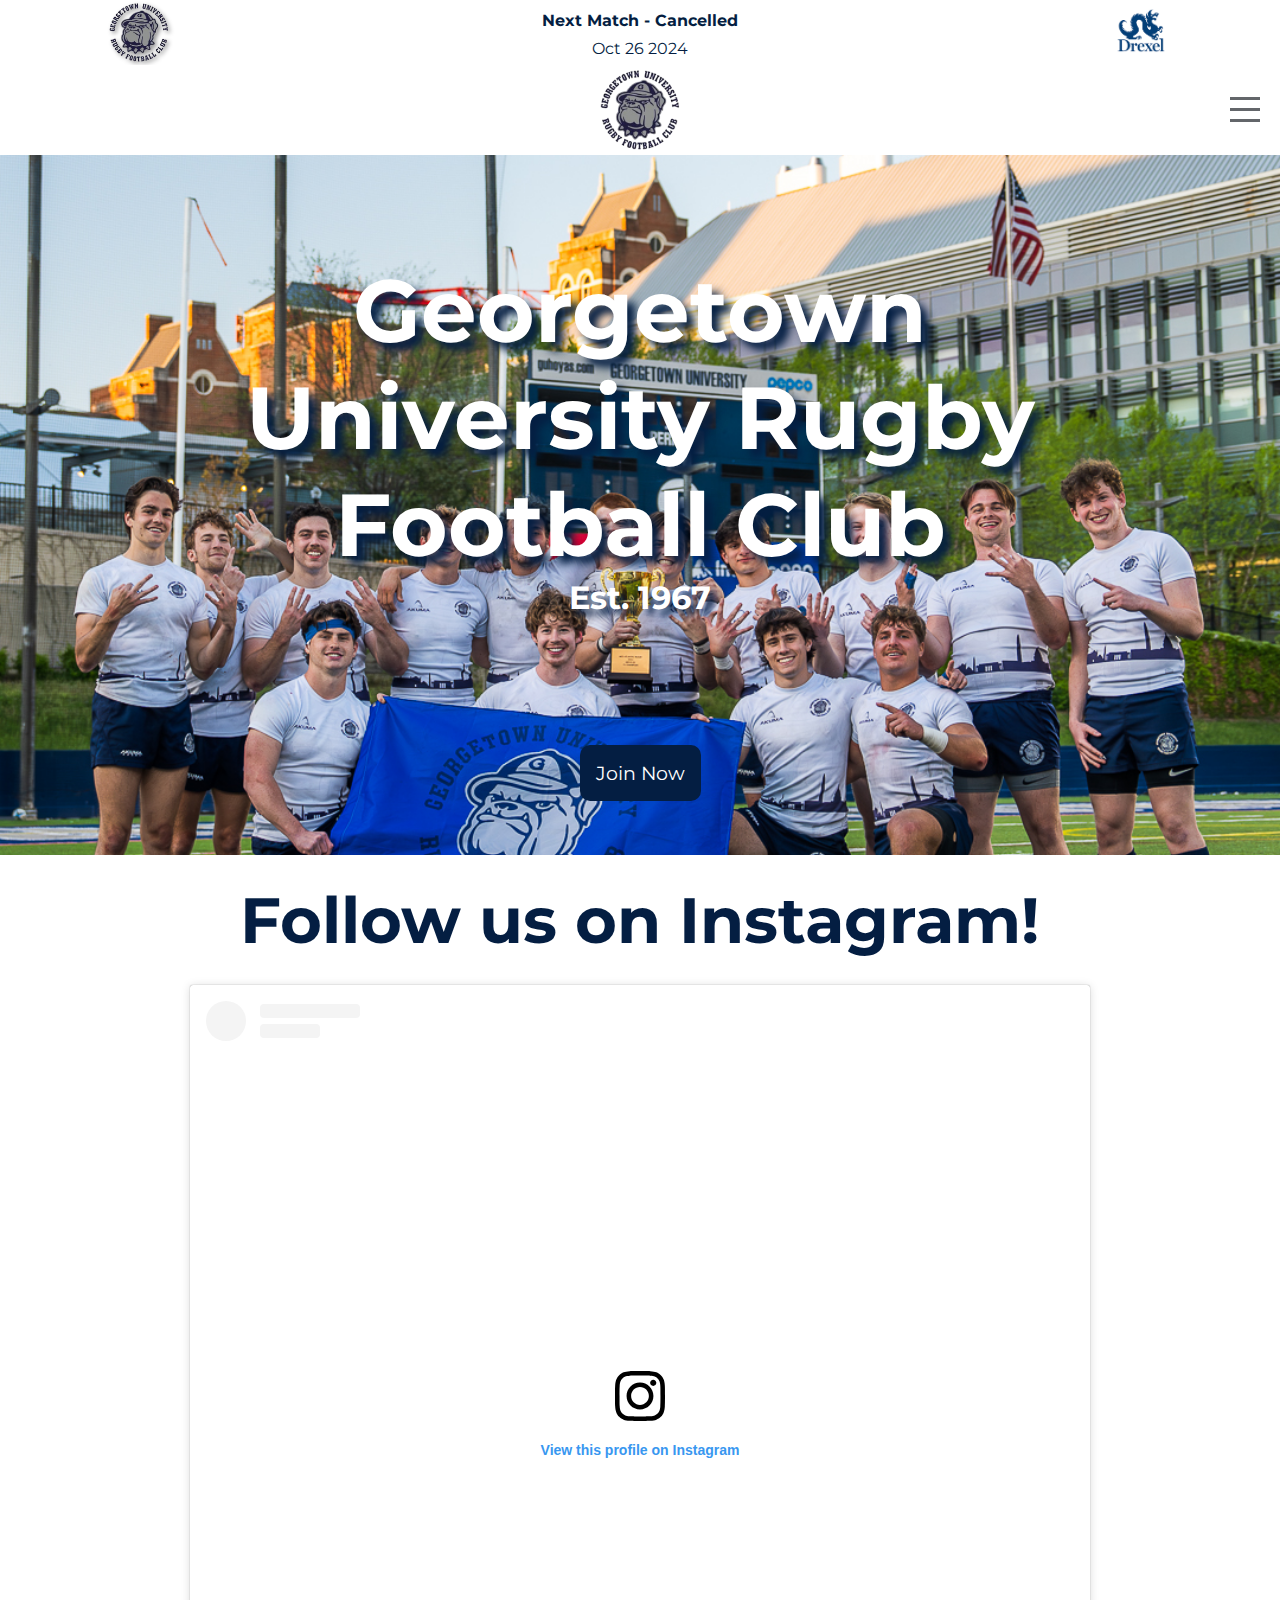
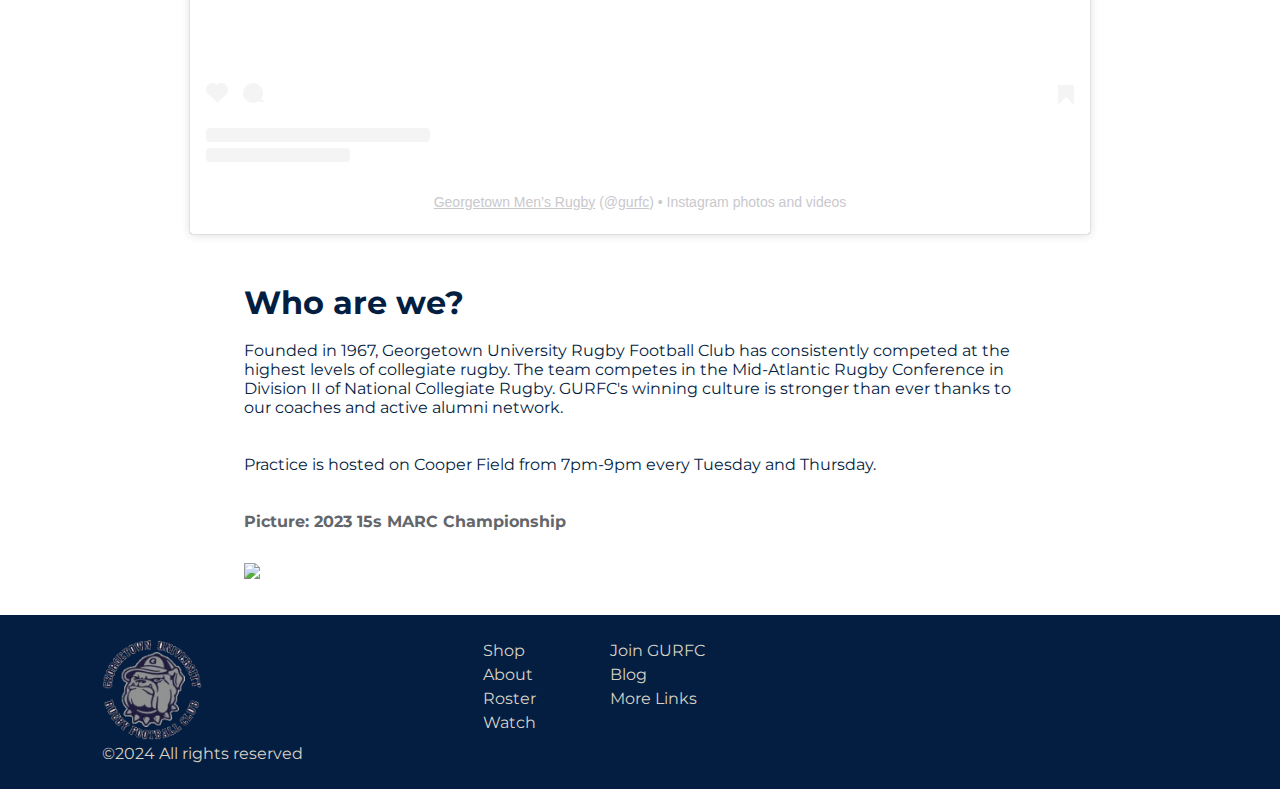
==== commit d0d8a8ad: "cancel drexel" ====
--- a/index.html
+++ b/index.html
@@ -39,7 +39,7 @@
           "
         >
           <h4 style="color: #041e42; text-align: center; padding-top: 4px">
-            Next Match - Home
+            Next Match - Cancelled
           </h4>
           <p>Oct 26 2024</p>
         </div>
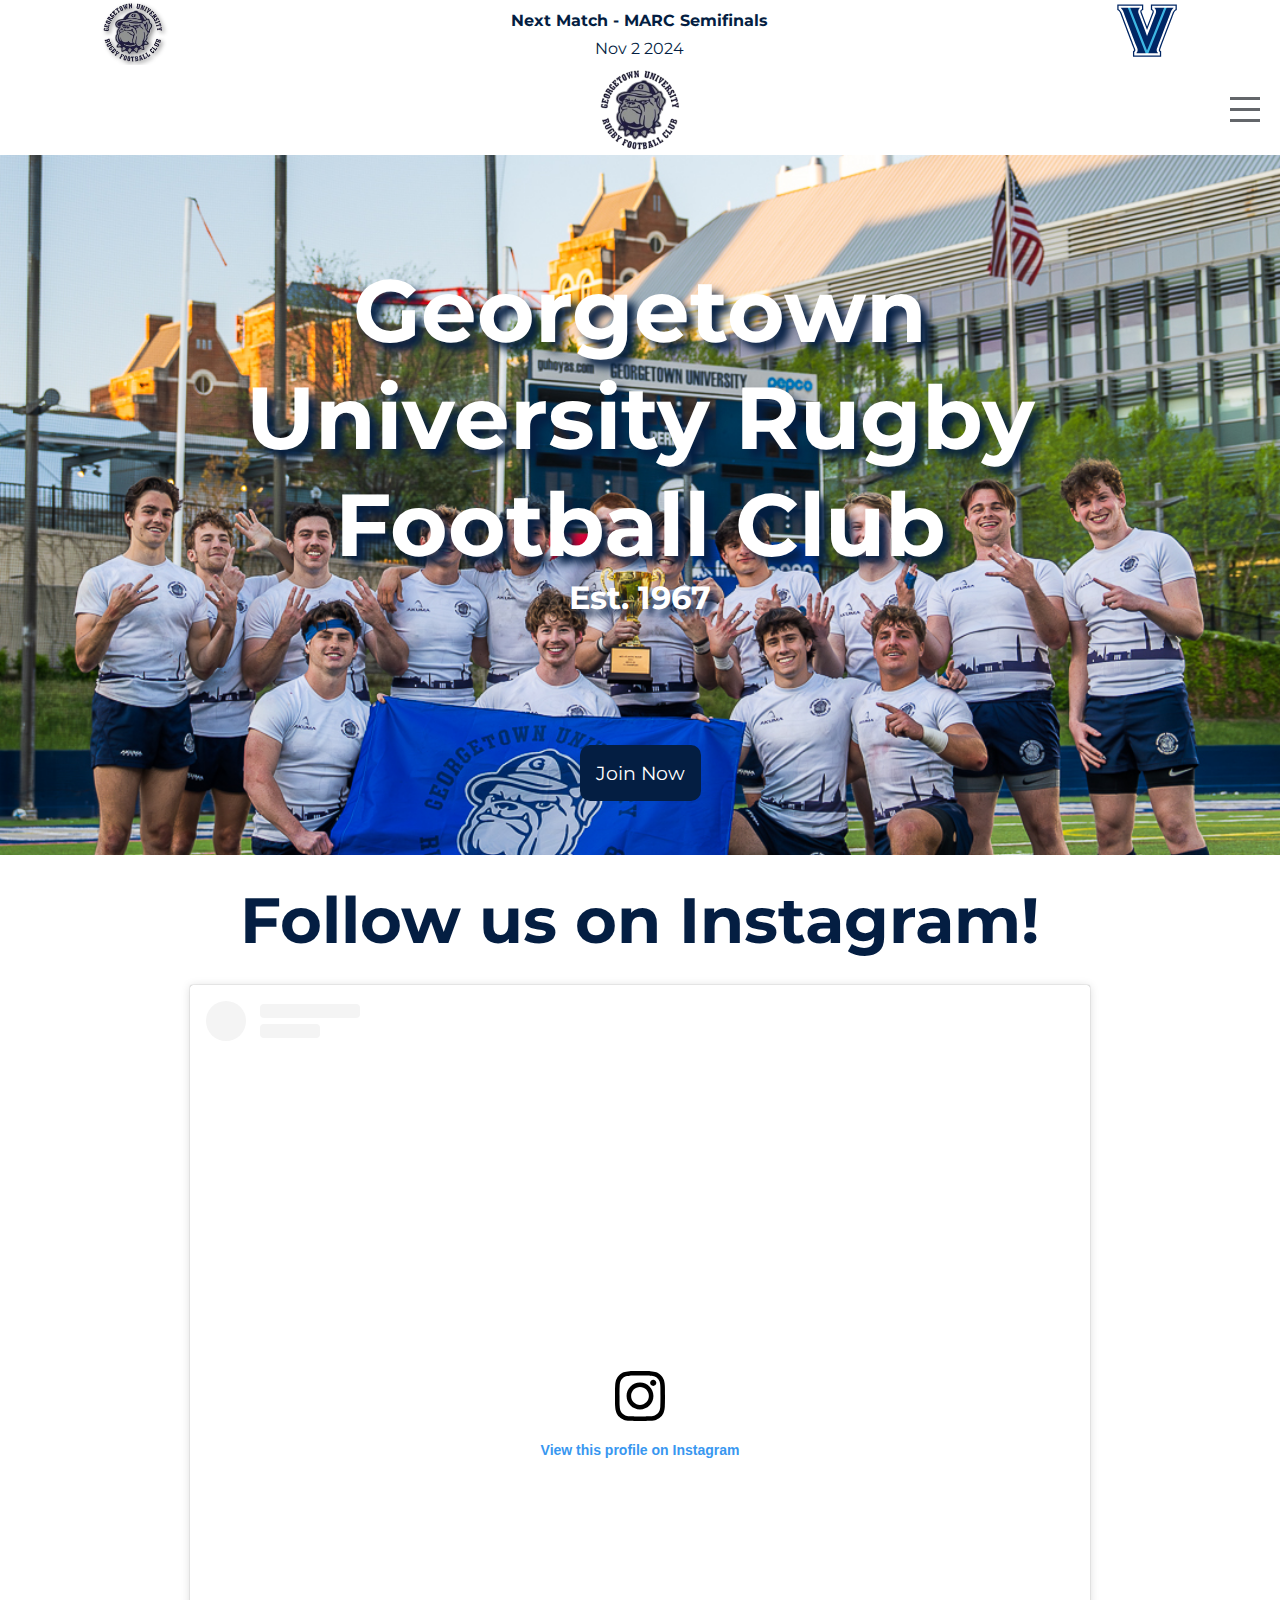
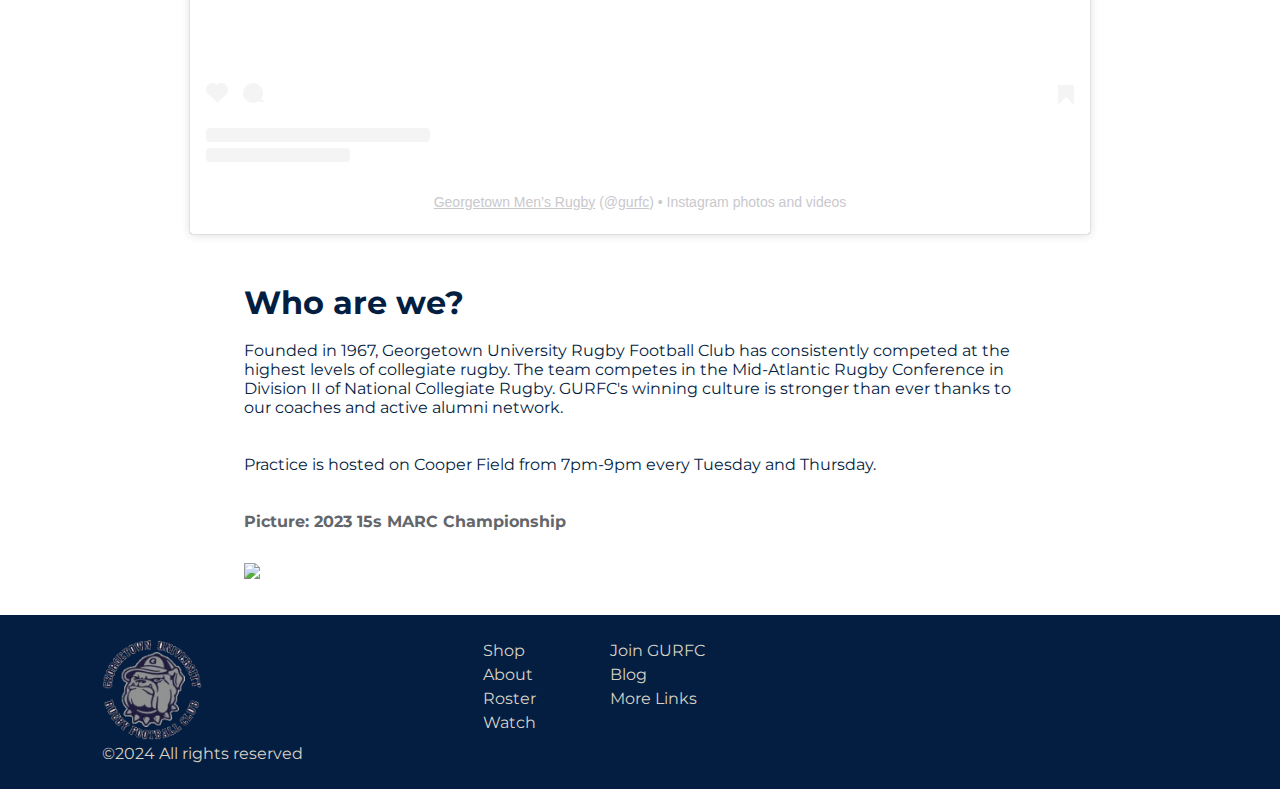
==== commit 0071cfe2: "playoff next_game" ====
--- a/index.html
+++ b/index.html
@@ -39,13 +39,13 @@
           "
         >
           <h4 style="color: #041e42; text-align: center; padding-top: 4px">
-            Next Match - Cancelled
+            Next Match - MARC Semifinals
           </h4>
-          <p>Oct 26 2024</p>
+          <p>Nov 2 2024</p>
         </div>
         <div></div>
         <div class="opponent-card">
-          <img src="images/drexel_logo.png" id="opp-logo" />
+          <img src="images/nova_logo.svg" id="opp-logo" />
         </div>
       </div>
     </div>
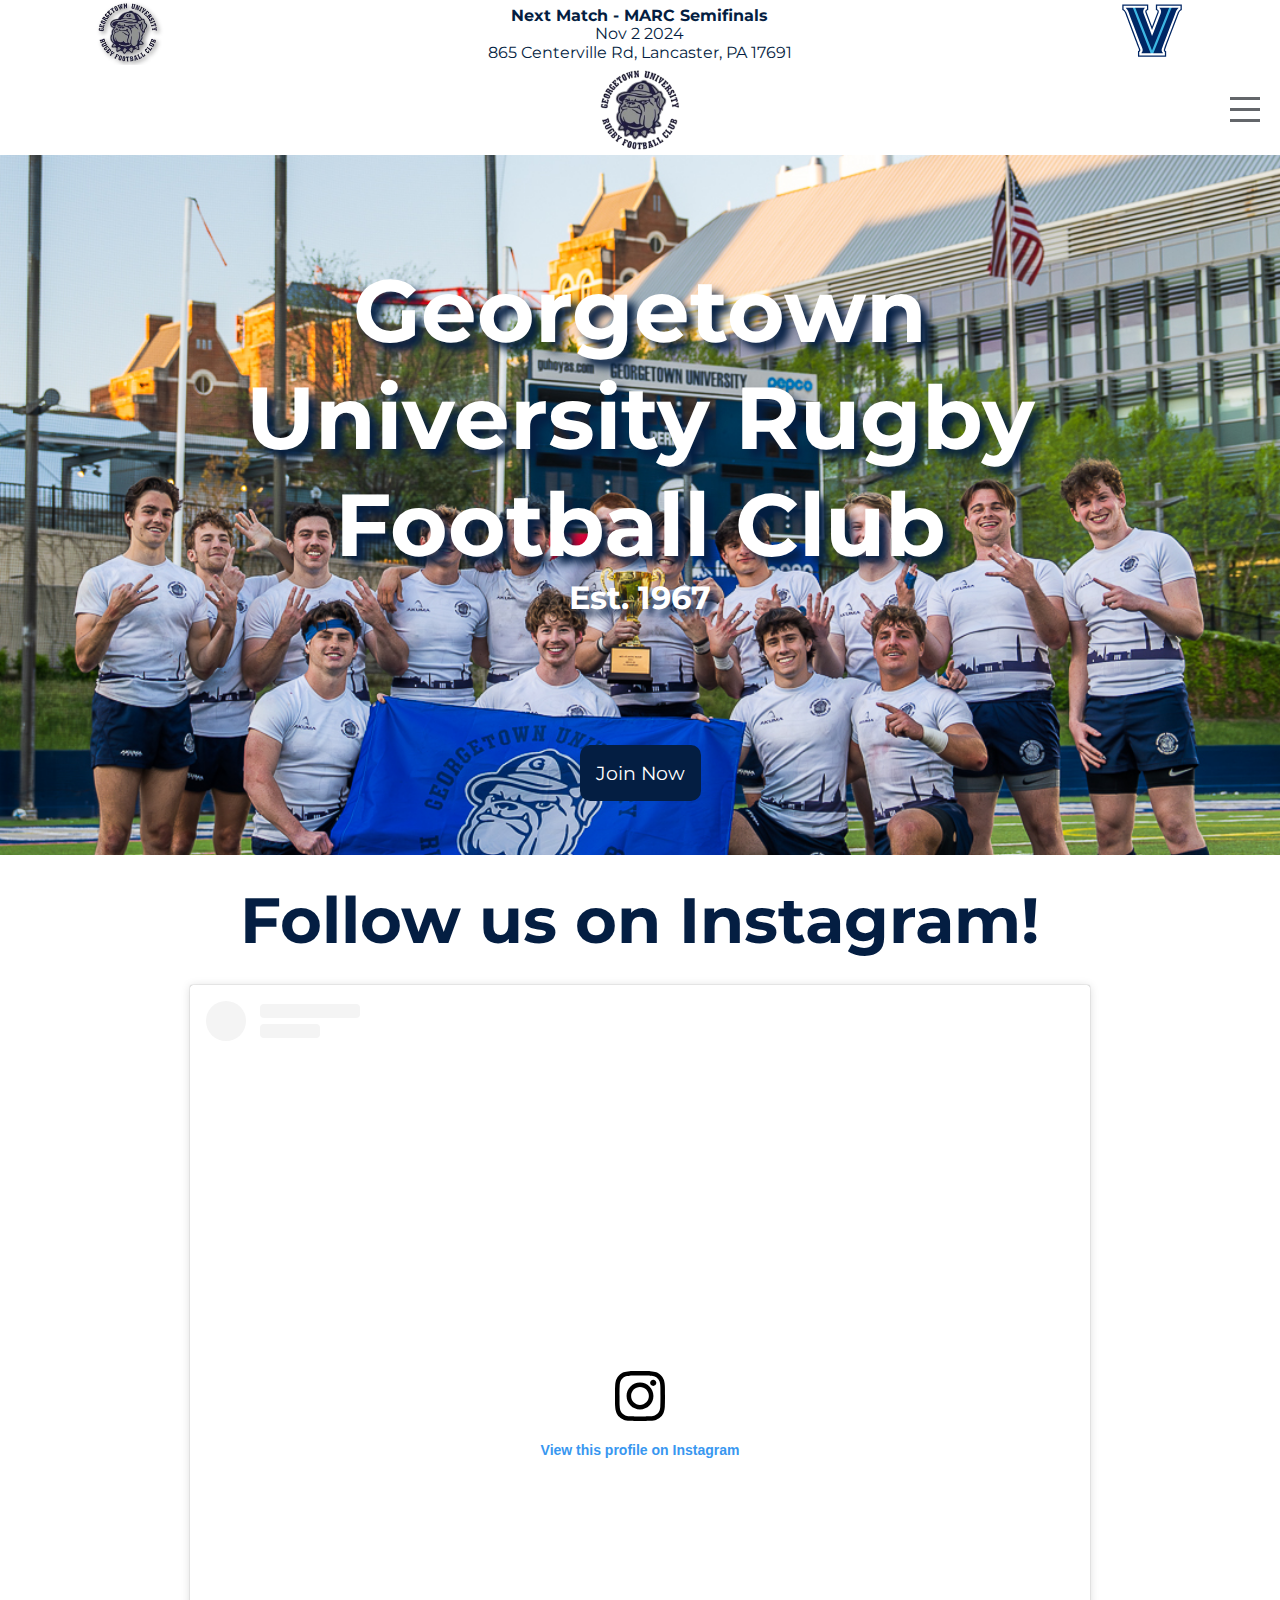
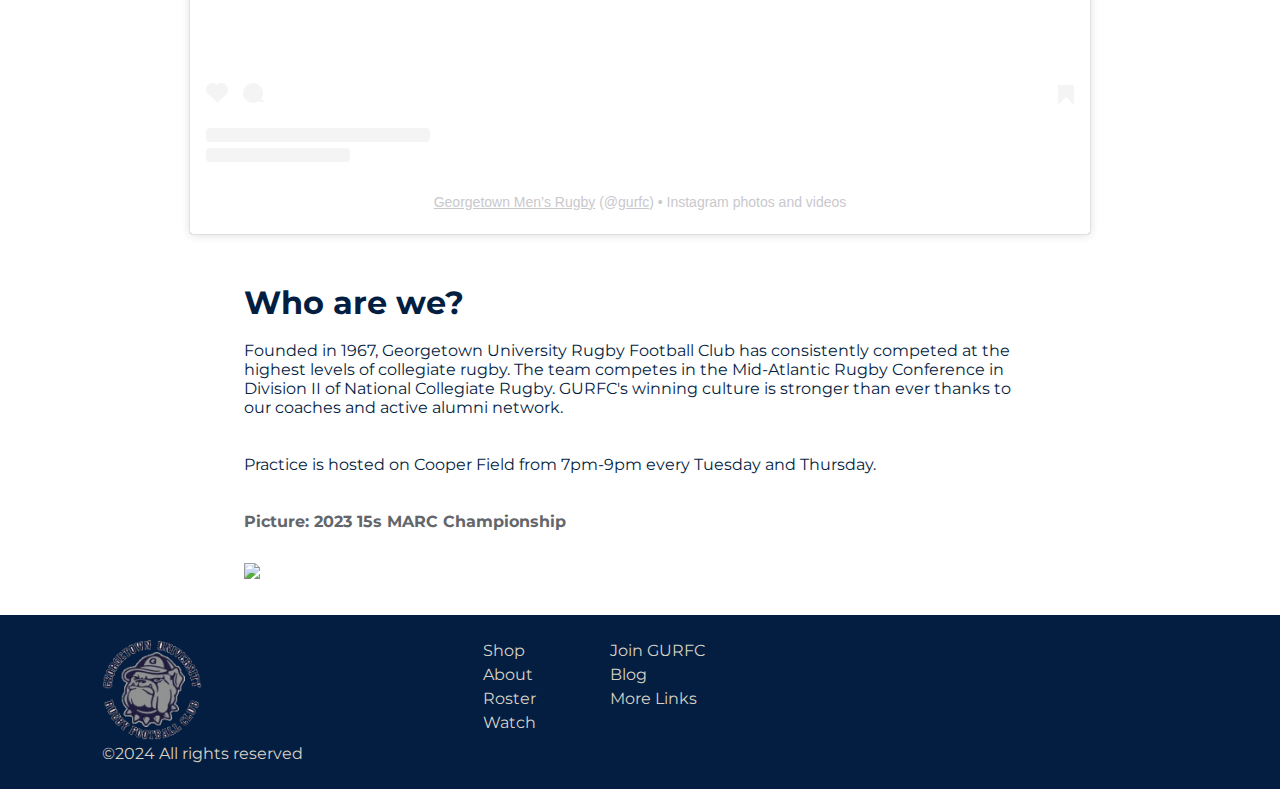
==== commit 2775c836: "Address for game included" ====
--- a/index.html
+++ b/index.html
@@ -34,7 +34,7 @@
           style="
             display: block;
             text-align: center;
-            line-height: 175%;
+            line-height: 115%;
             padding-top: 0;
           "
         >
@@ -42,6 +42,7 @@
             Next Match - MARC Semifinals
           </h4>
           <p>Nov 2 2024</p>
+          <p>865 Centerville Rd, Lancaster, PA 17691</p>
         </div>
         <div></div>
         <div class="opponent-card">
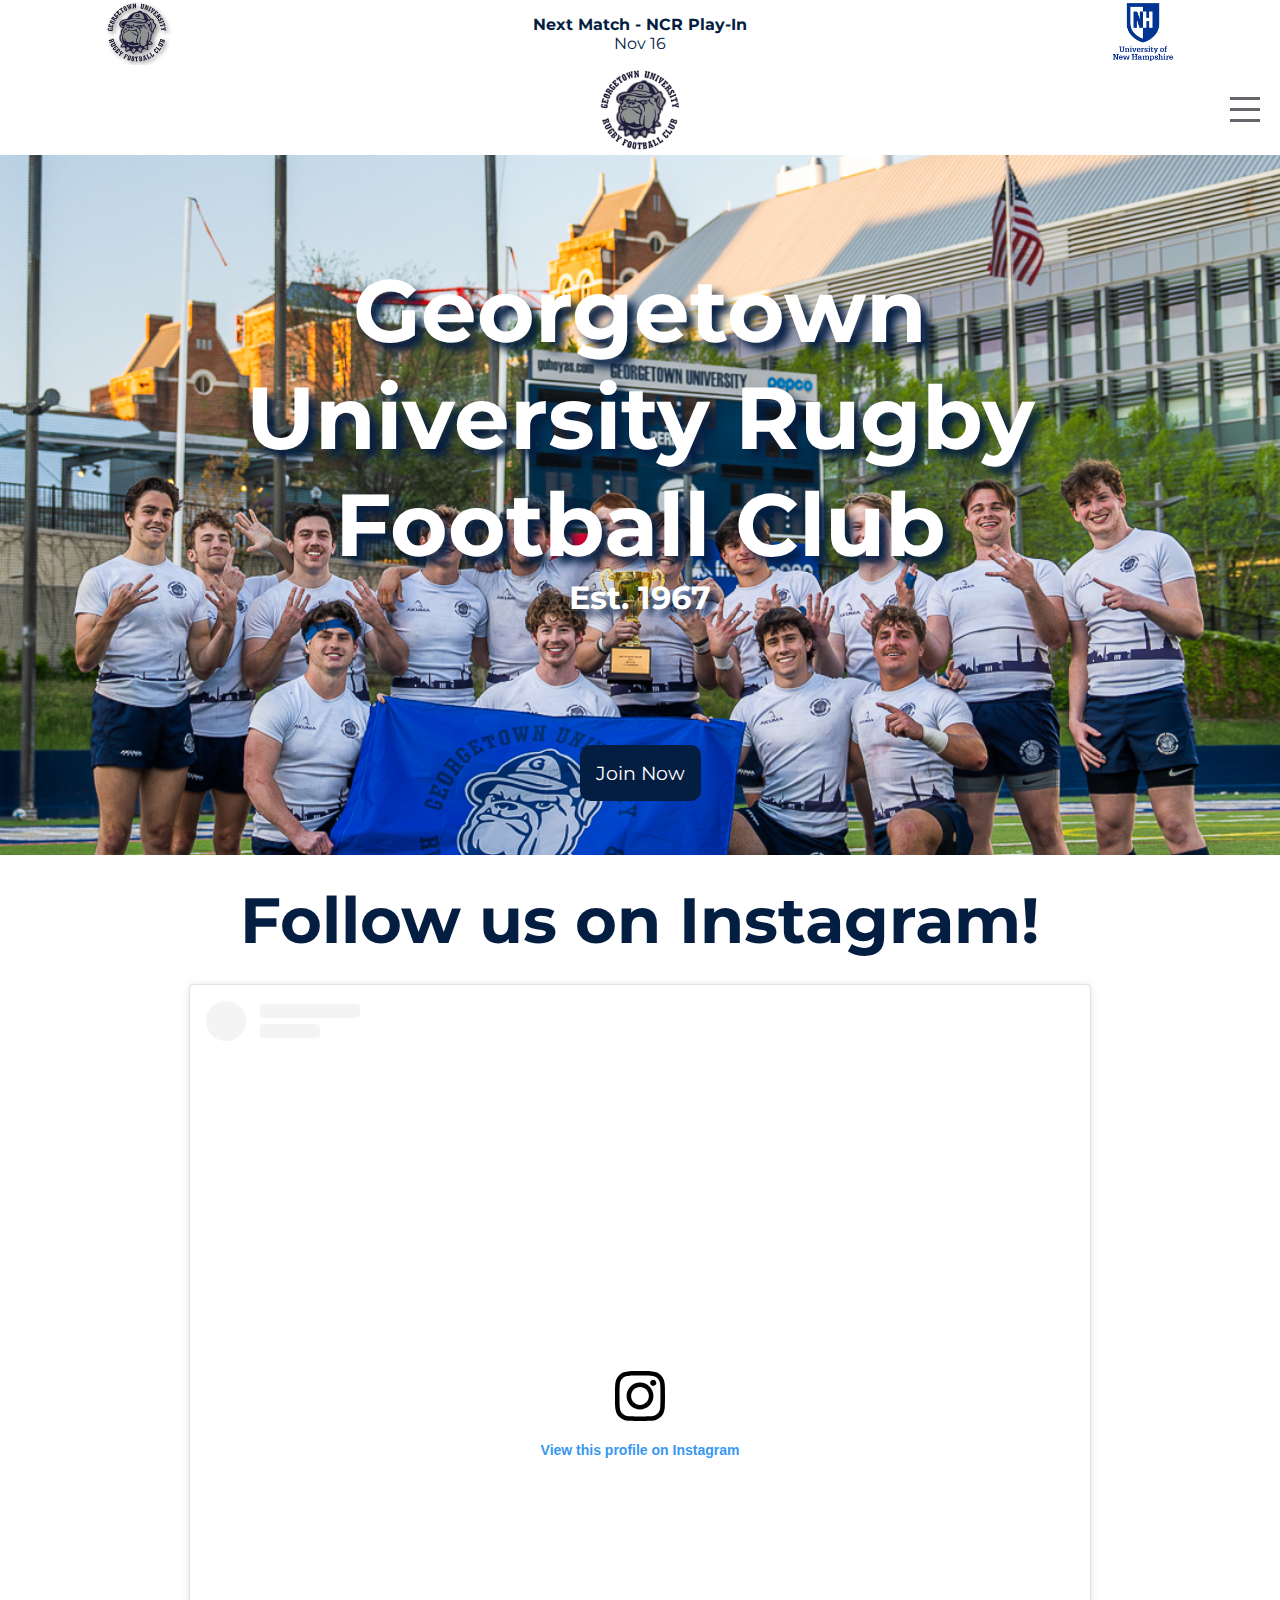
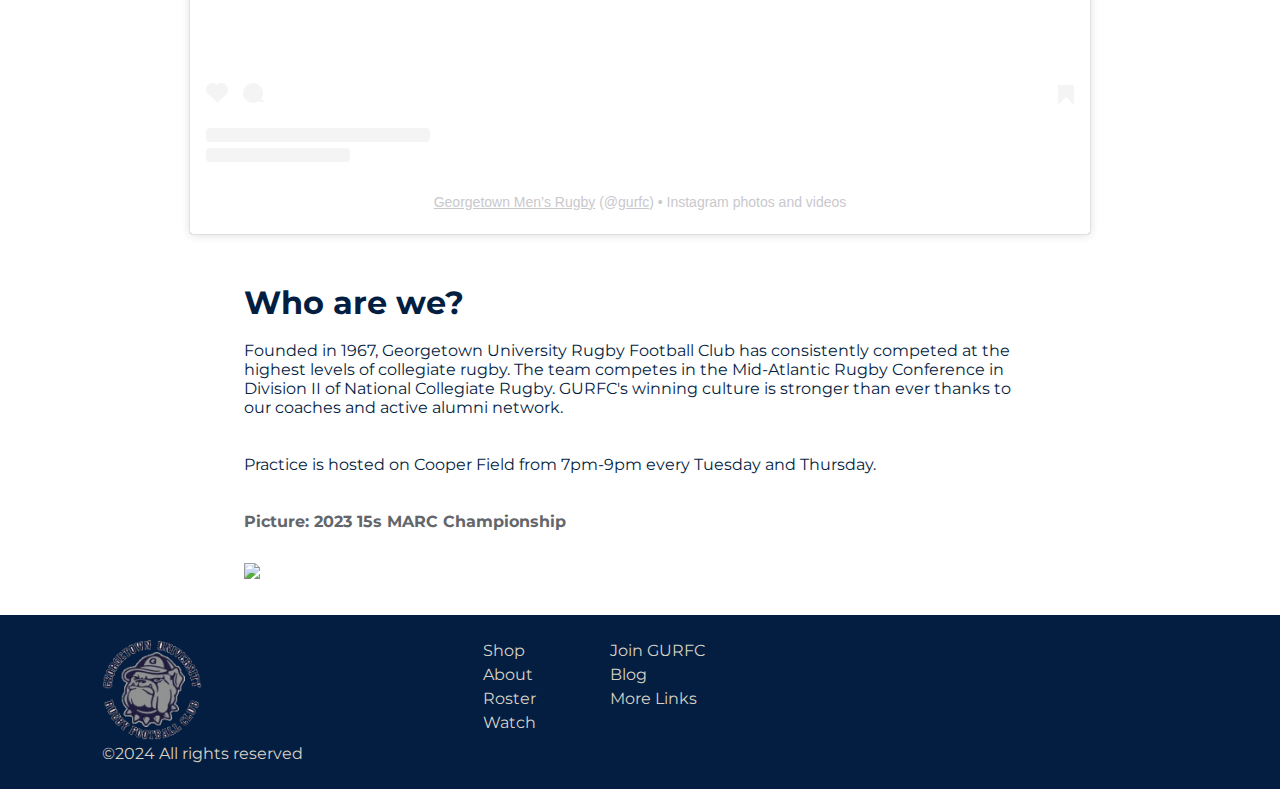
==== commit 52aa967c: "unh playoff" ====
--- a/index.html
+++ b/index.html
@@ -39,14 +39,13 @@
           "
         >
           <h4 style="color: #041e42; text-align: center; padding-top: 4px">
-            Next Match - MARC Semifinals
+            Next Match - NCR Play-In
           </h4>
-          <p>Nov 2 2024</p>
-          <p>865 Centerville Rd, Lancaster, PA 17691</p>
+          <p>Nov 16</p>
         </div>
         <div></div>
         <div class="opponent-card">
-          <img src="images/nova_logo.svg" id="opp-logo" />
+          <img src="images/unh.png" id="opp-logo" />
         </div>
       </div>
     </div>
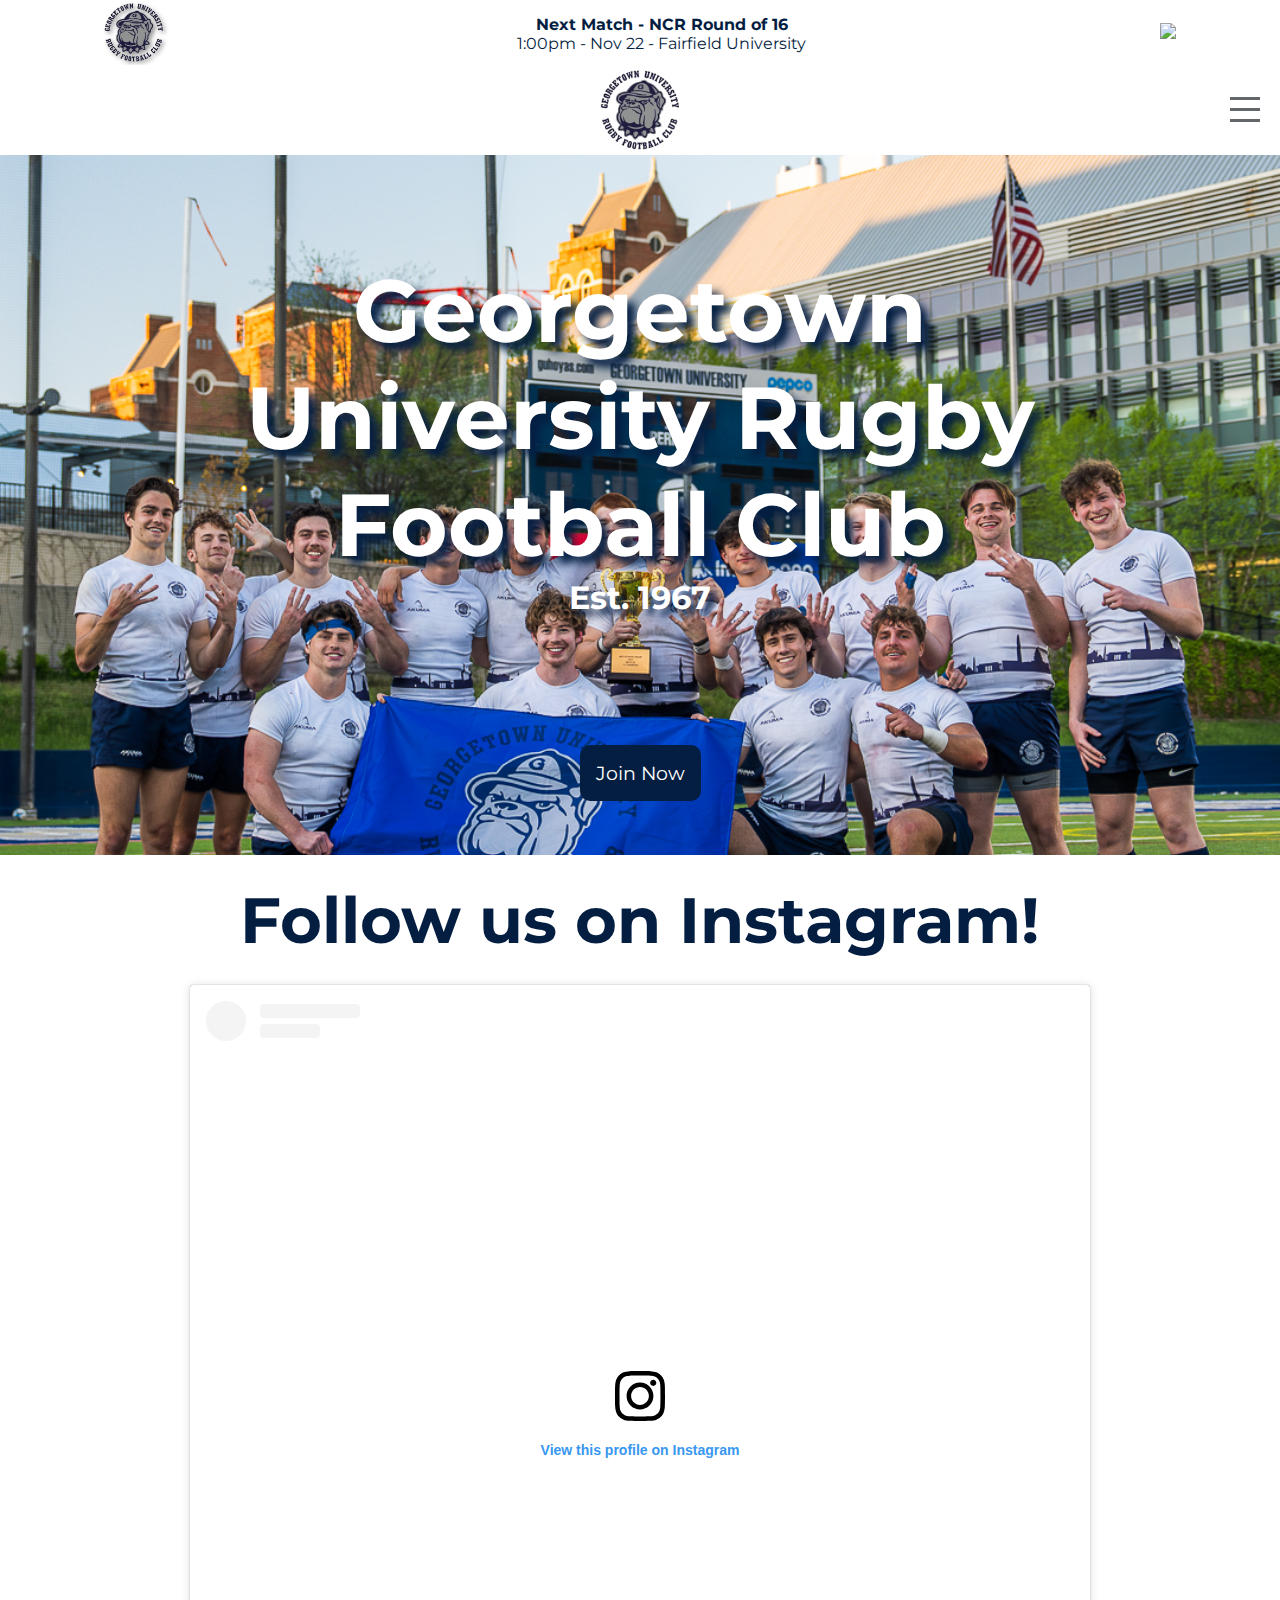
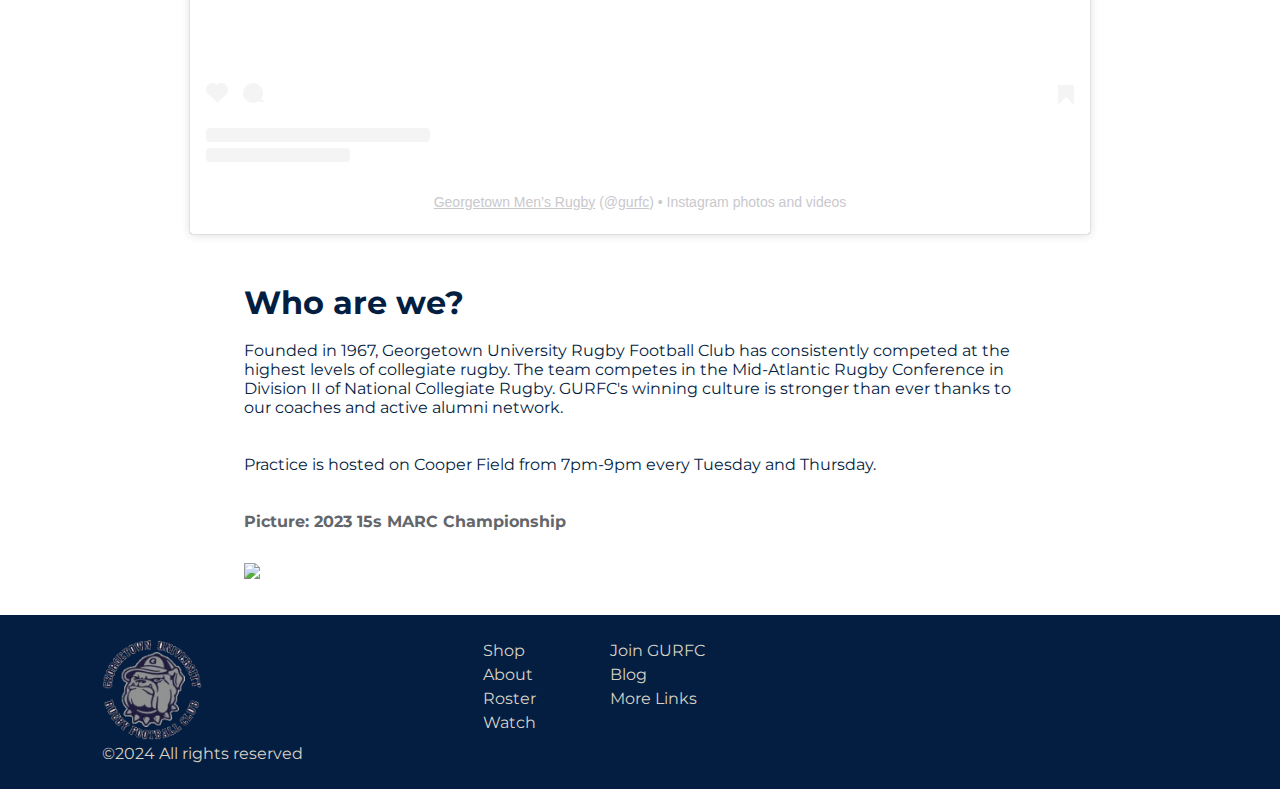
==== commit 4ab49633: "rpi match" ====
--- a/index.html
+++ b/index.html
@@ -39,13 +39,13 @@
           "
         >
           <h4 style="color: #041e42; text-align: center; padding-top: 4px">
-            Next Match - NCR Play-In
+            Next Match - NCR Round of 16
           </h4>
-          <p>Nov 16</p>
+          <p>1:00pm - Nov 22 - Fairfield University</p>
         </div>
         <div></div>
         <div class="opponent-card">
-          <img src="images/unh.png" id="opp-logo" />
+          <img src="images/rpi_logo.png" id="opp-logo" />
         </div>
       </div>
     </div>
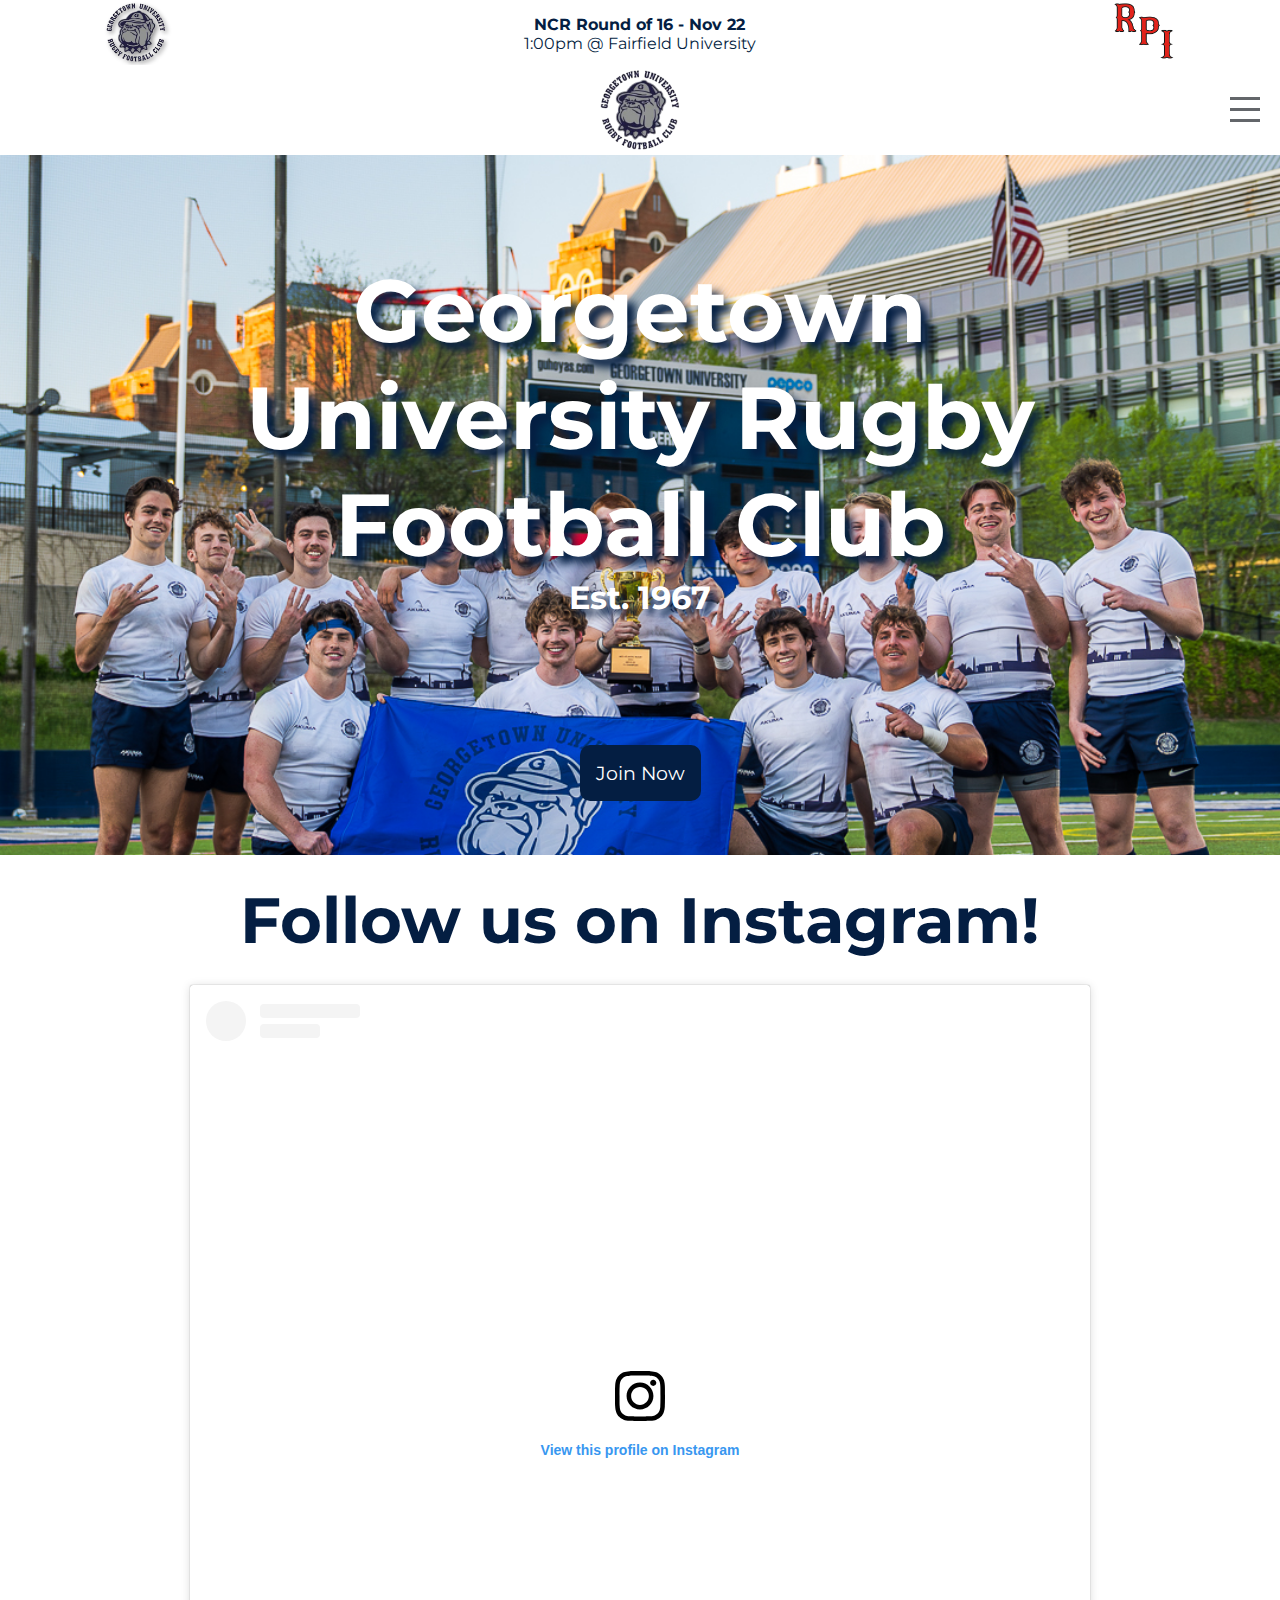
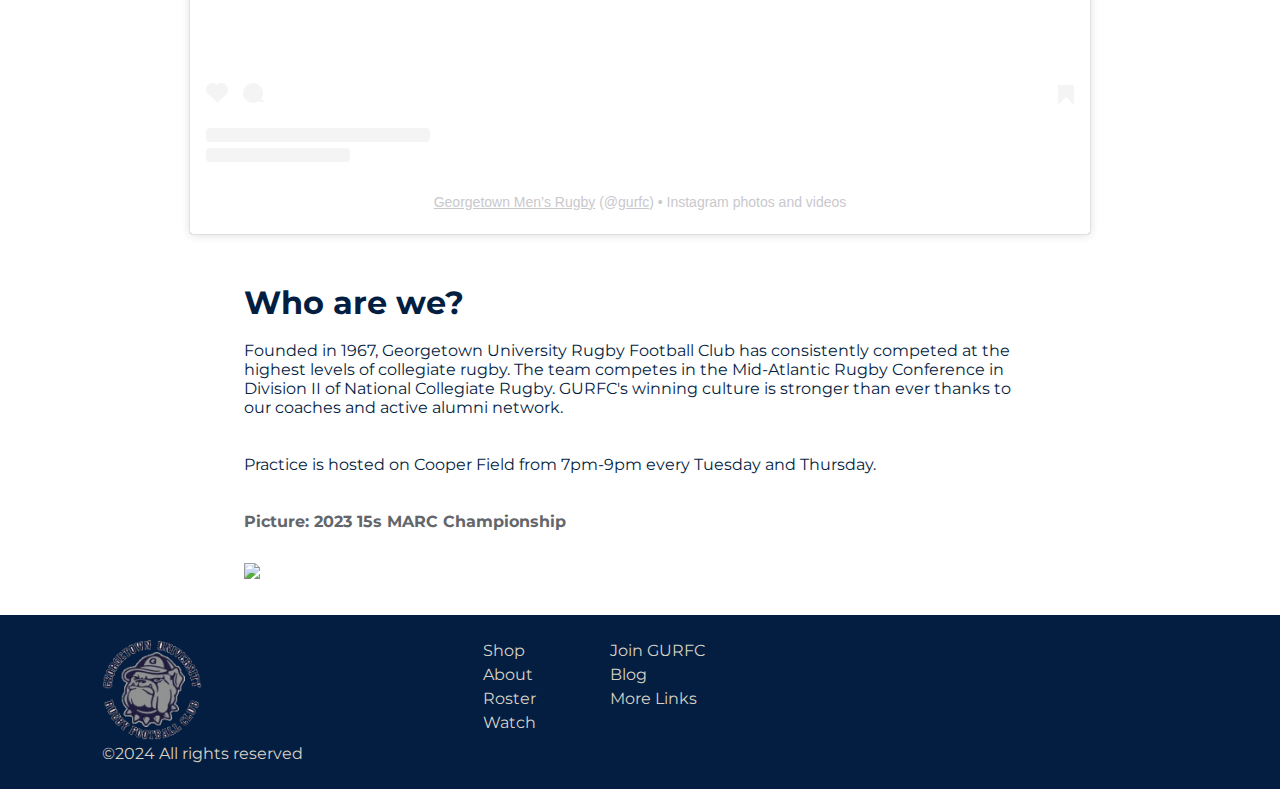
==== commit a7c6a178: "next match" ====
--- a/index.html
+++ b/index.html
@@ -39,9 +39,9 @@
           "
         >
           <h4 style="color: #041e42; text-align: center; padding-top: 4px">
-            Next Match - NCR Round of 16
+            NCR Round of 16 - Nov 22
           </h4>
-          <p>1:00pm - Nov 22 - Fairfield University</p>
+          <p>1:00pm @ Fairfield University</p>
         </div>
         <div></div>
         <div class="opponent-card">
--- a/style.css
+++ b/style.css
@@ -289,6 +289,14 @@
   display: flex;
   justify-content: space-around;
   width: 100%;
+  color: #041e42;
+  font-size: 3rem;
+}
+
+@media screen and (max-width: 1040px) {
+  .schedule__container {
+    font-size: 1.7rem;
+  }
 }
 
 .schedule__card {
@@ -1090,6 +1098,7 @@
 .watch__container {
   display: flex;
   flex-direction: column;
+  height: 800px;
 }
 
 @media (max-width: 1200px) {
@@ -1218,8 +1227,9 @@
 }
 
 .youtube {
-  min-width: 600px;
-  object-fit: contain;
+  width: 100%;
+  min-width: 550px;
+  height: fit-content;
 }
 
 @media (max-width: 600px) {
